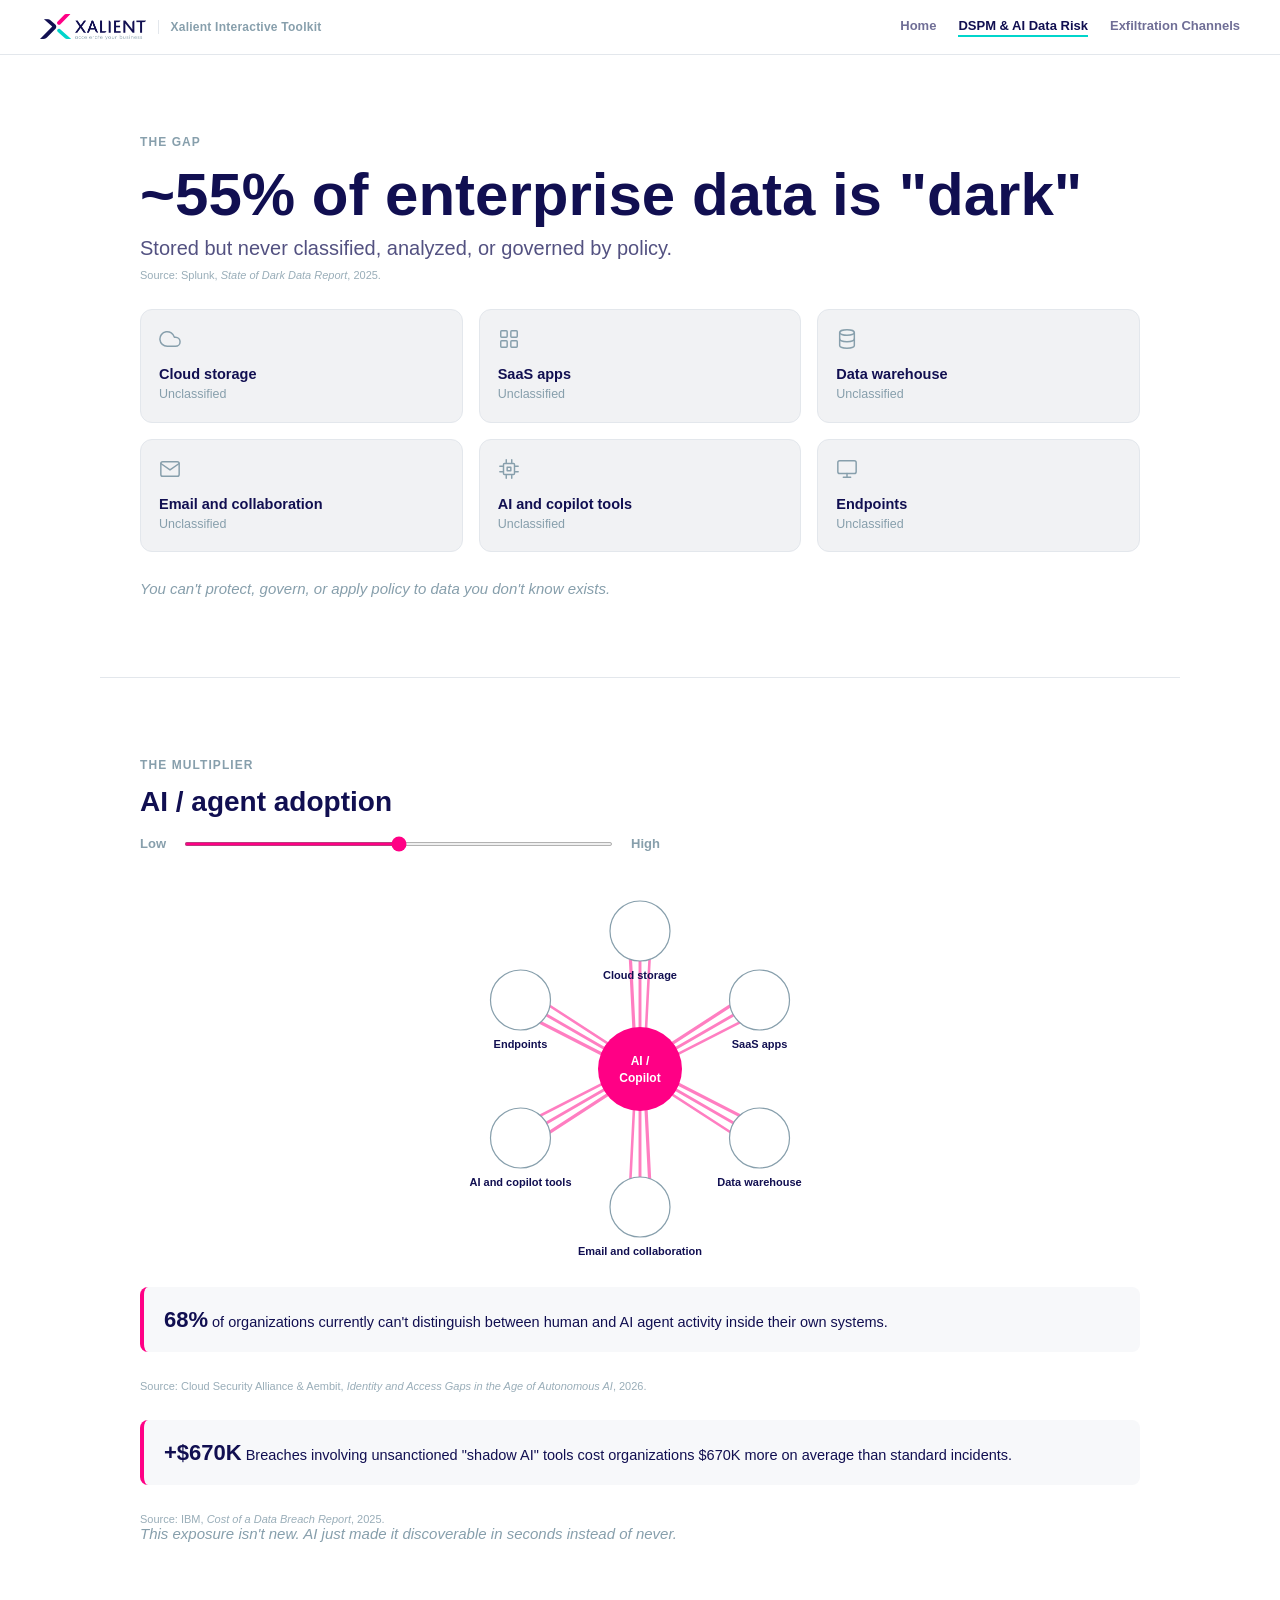
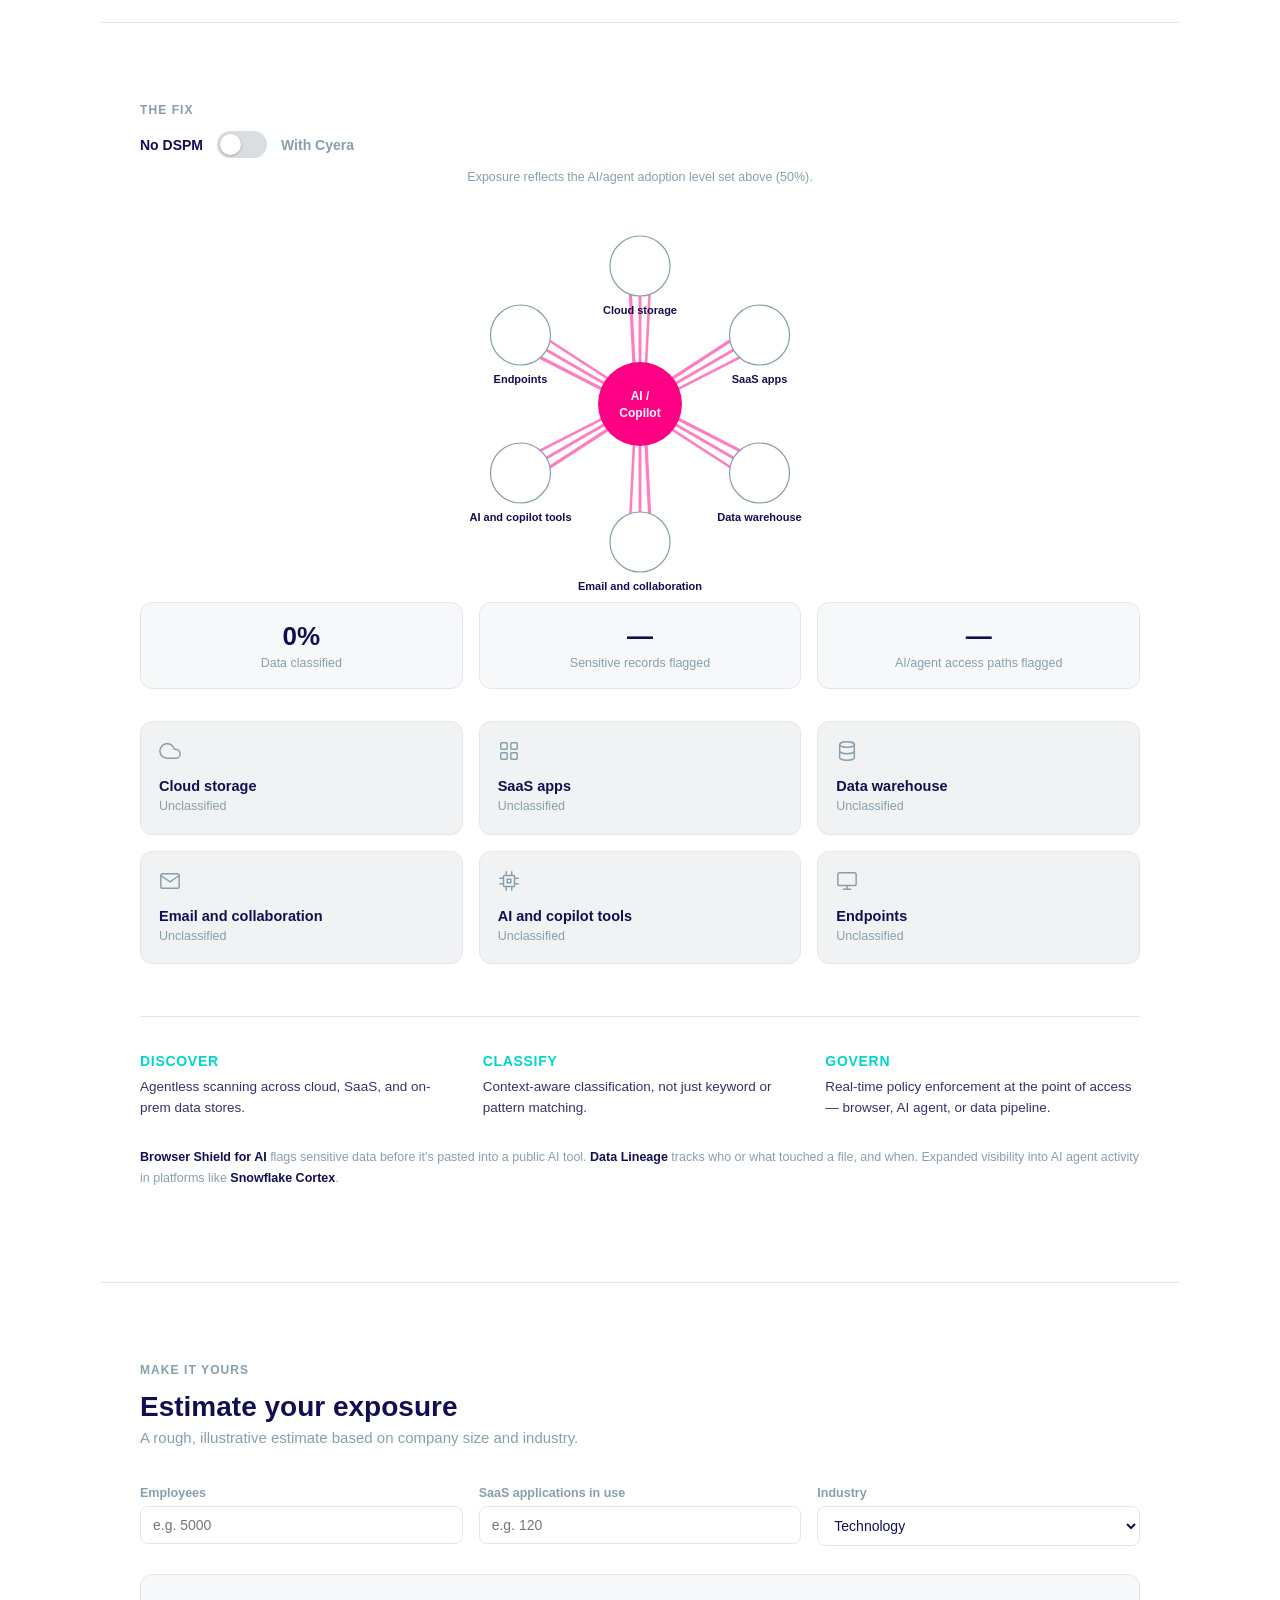
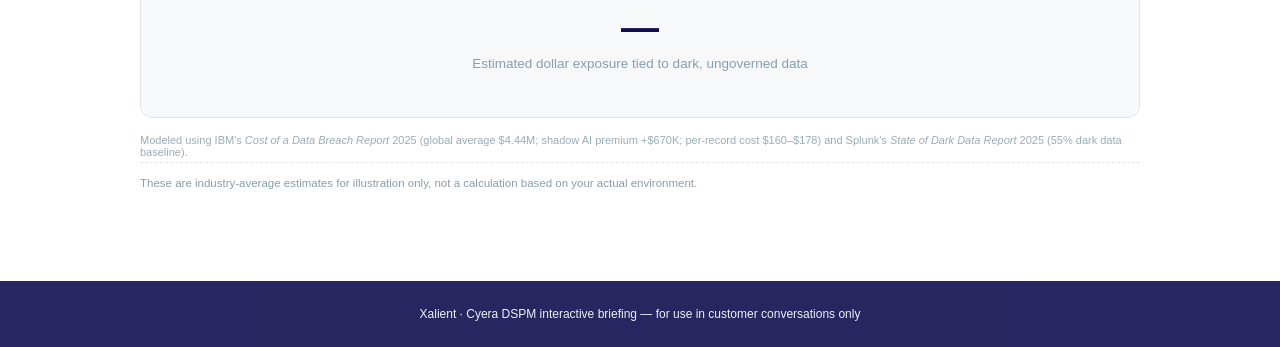
==== dspm.html @ 56047b55 "Add files via upload" ====
<!DOCTYPE html>
<html lang="en">
<head>
<meta charset="UTF-8">
<meta name="viewport" content="width=device-width, initial-scale=1.0">
<title>Cyera DSPM — Interactive Briefing | Xalient</title>
<meta name="description" content="Interactive briefing on data security posture management and AI agent risk.">
<link rel="stylesheet" href="shared.css">
<style>
  .stat-headline{font-size:60px;font-weight:800;line-height:1.08;color:var(--navy);margin-bottom:10px;}
  .stat-headline .stat-detail{display:block;font-size:20px;font-weight:500;color:var(--navy);opacity:.72;margin-top:10px;}
  .stat-sub{color:var(--gray-blue);font-size:15px;margin:0 0 40px;}

  .card-grid{display:grid;grid-template-columns:repeat(3,1fr);gap:16px;margin-bottom:28px;}
  .repo-card{
    border:1px solid var(--border);
    border-radius:12px;
    padding:18px;
    background:#F1F2F4;
    transition:background .45s ease, border-color .45s ease;
  }
  .repo-card-top{display:flex;align-items:flex-start;justify-content:space-between;}
  .repo-icon svg{width:22px;height:22px;color:var(--gray-blue);transition:color .45s ease;}
  .repo-label{font-weight:700;font-size:14.5px;color:var(--navy);margin-top:12px;}
  .repo-status{font-size:12.5px;color:var(--gray-blue);margin-top:4px;line-height:1.4;transition:color .45s ease;}

  .risk-badge{font-size:10.5px;font-weight:700;padding:3px 9px;border-radius:20px;visibility:hidden;white-space:nowrap;}
  .repo-card.risk-high{background:rgba(214,69,69,.07);border-color:rgba(214,69,69,.32);}
  .repo-card.risk-high .repo-icon svg{color:var(--risk-high);}
  .repo-card.risk-high .repo-status{color:#B23A3A;}
  .repo-card.risk-high .risk-badge{visibility:visible;background:var(--risk-high);color:#fff;}

  .repo-card.risk-medium{background:rgba(232,163,61,.09);border-color:rgba(232,163,61,.4);}
  .repo-card.risk-medium .repo-icon svg{color:#B9821F;}
  .repo-card.risk-medium .repo-status{color:#9C6B18;}
  .repo-card.risk-medium .risk-badge{visibility:visible;background:var(--risk-medium);color:#3A2A05;}

  .repo-card.risk-low{background:rgba(46,158,91,.08);border-color:rgba(46,158,91,.35);}
  .repo-card.risk-low .repo-icon svg{color:var(--risk-low);}
  .repo-card.risk-low .repo-status{color:var(--risk-low);}
  .repo-card.risk-low .risk-badge{visibility:visible;background:var(--risk-low);color:#fff;}

  /* Section 2 */
  .slider-row{display:flex;align-items:center;gap:16px;margin:8px 0 4px;max-width:520px;}
  .slider-row span{font-size:13px;font-weight:700;color:var(--gray-blue);}
  input[type=range]{flex:1;accent-color:var(--pink);height:4px;}

  .fan-wrap{width:100%;display:flex;justify-content:center;margin:28px 0 8px;}
  .fan-wrap svg{width:100%;max-width:640px;height:auto;}
  .fan-node-label{font-size:11px;fill:var(--navy);font-weight:600;}
  .fan-node-sub{font-size:9.5px;fill:var(--gray-blue);}
  .fan-center-label{font-size:12px;fill:#fff;font-weight:700;}

  .stat-callout{
    background:var(--bg-soft);
    border-left:4px solid var(--pink);
    padding:16px 20px;
    border-radius:8px;
    margin:28px 0;
    font-size:14.5px;
    color:var(--navy);
    line-height:1.5;
  }
  .stat-callout strong{font-size:22px;display:inline-block;margin-right:4px;}
  .stat-callout.pink-alt{border-left-color:var(--pink);}

  /* Section 3 */
  .fan-caption{text-align:center;font-size:12.5px;color:var(--gray-blue);margin:0 0 8px;min-height:16px;}
  .toggle-row{display:flex;align-items:center;gap:14px;margin-bottom:12px;}
  .toggle-label{font-size:14px;color:var(--gray-blue);font-weight:700;transition:color .3s;}
  .toggle-label.active{color:var(--navy);}
  .toggle-switch{width:50px;height:27px;border-radius:20px;background:#D9DEE3;border:none;position:relative;cursor:pointer;transition:background .3s;padding:0;flex:none;}
  .toggle-switch .toggle-knob{position:absolute;top:3px;left:3px;width:21px;height:21px;border-radius:50%;background:#fff;box-shadow:0 1px 3px rgba(0,0,0,.25);transition:transform .3s;}
  .toggle-switch.on{background:var(--teal);}
  .toggle-switch.on .toggle-knob{transform:translateX(23px);}

  .stats-row{display:grid;grid-template-columns:repeat(3,1fr);gap:16px;margin:8px 0 32px;}
  .stat-tile{background:var(--bg-soft);border:1px solid var(--border);border-radius:12px;padding:18px;text-align:center;}
  .stat-value{font-size:26px;font-weight:800;color:var(--navy);}
  .stat-caption{font-size:12.5px;color:var(--gray-blue);margin-top:4px;}

  .dcg-strip{display:grid;grid-template-columns:repeat(3,1fr);gap:28px;margin-top:52px;padding-top:36px;border-top:1px solid var(--border);}
  .dcg-step h3{color:var(--teal);font-size:14px;text-transform:uppercase;letter-spacing:.05em;margin-bottom:8px;}
  .dcg-step p{color:var(--navy);font-size:13.5px;line-height:1.55;opacity:.85;margin:0;}

  .proof-points{margin-top:28px;font-size:12.5px;color:var(--gray-blue);line-height:1.7;}
  .proof-points strong{color:var(--navy);}

  /* Section 4 */
  .form-row{display:grid;grid-template-columns:repeat(3,1fr);gap:16px;margin:28px 0;}
  .form-row label{display:flex;flex-direction:column;gap:6px;font-size:12.5px;color:var(--gray-blue);font-weight:700;}
  .form-row input,.form-row select{
    padding:10px 12px;border:1px solid var(--border);border-radius:8px;
    font-size:14px;color:var(--navy);background:#fff;font-family:inherit;
  }
  .form-row input:focus,.form-row select:focus{outline:2px solid var(--teal);outline-offset:1px;}

  .estimate-output{background:var(--bg-soft);border:1px solid var(--border);border-radius:12px;padding:32px;text-align:center;margin:8px 0 16px;}
  .estimate-value{font-size:38px;font-weight:800;color:var(--navy);}
  .estimate-caption{color:var(--gray-blue);font-size:13.5px;margin-top:6px;}
  .estimate-detail{color:var(--gray-blue);font-size:12.5px;margin-top:14px;}
  .estimate-shadow-callout{color:var(--pink);font-size:12.5px;font-weight:700;margin-top:10px;}

  @media (max-width:900px){
    .card-grid,.form-row,.stats-row{grid-template-columns:repeat(2,1fr);}
    .dcg-strip{grid-template-columns:1fr;gap:24px;}
    .stat-headline{font-size:44px;}
  }
  @media (max-width:560px){
    .card-grid,.form-row,.stats-row{grid-template-columns:1fr;}
  }
</style>
</head>
<body>

<header class="site-header">
  <a href="index.html" class="brand">
    <img src="Xalient%20Logo.png" alt="Xalient" class="logo">
    <span class="brand-sub">Xalient Interactive Toolkit</span>
  </a>
  <nav class="top-nav">
    <a href="index.html">Home</a>
    <a href="dspm.html" class="current">DSPM &amp; AI Data Risk</a>
    <a href="exfiltration.html">Exfiltration Channels</a>
  </nav>
</header>

<!-- Section 1: The gap -->
<section id="gap" class="section">
  <p class="eyebrow">The gap</p>
  <h1 class="stat-headline">~55% of enterprise data is "dark"<span class="stat-detail">Stored but never classified, analyzed, or governed by policy.</span></h1>
  <p class="stat-footnote">Source: Splunk, <em>State of Dark Data Report</em>, 2025.</p>
  <div class="card-grid" id="grid-1" style="margin-top:28px;"></div>
  <p class="supporting-line">You can't protect, govern, or apply policy to data you don't know exists.</p>
</section>

<!-- Section 2: The multiplier -->
<section id="multiplier" class="section">
  <p class="eyebrow">The multiplier</p>
  <h2 style="font-size:28px;margin-bottom:18px;">AI / agent adoption</h2>
  <div class="slider-row">
    <span>Low</span>
    <input type="range" id="adoption-slider" min="0" max="100" value="50">
    <span>High</span>
  </div>
  <div class="fan-wrap">
    <svg id="fan-svg-2" viewBox="0 0 640 380" aria-label="AI agent access diagram"></svg>
  </div>
  <div class="stat-callout">
    <strong>68%</strong>of organizations currently can't distinguish between human and AI agent activity inside their own systems.
  </div>
  <p class="stat-footnote">Source: Cloud Security Alliance &amp; Aembit, <em>Identity and Access Gaps in the Age of Autonomous AI</em>, 2026.</p>
  <div class="stat-callout pink-alt">
    <strong>+$670K</strong>Breaches involving unsanctioned "shadow AI" tools cost organizations $670K more on average than standard incidents.
  </div>
  <p class="stat-footnote">Source: IBM, <em>Cost of a Data Breach Report</em>, 2025.</p>
  <p class="supporting-line">This exposure isn't new. AI just made it discoverable in seconds instead of never.</p>
</section>

<!-- Section 3: The fix -->
<section id="fix" class="section">
  <p class="eyebrow">The fix</p>
  <div class="toggle-row">
    <span class="toggle-label active" id="label-no-dspm">No DSPM</span>
    <button class="toggle-switch" id="cyera-toggle" role="switch" aria-checked="false" aria-label="Toggle Cyera DSPM">
      <span class="toggle-knob"></span>
    </button>
    <span class="toggle-label" id="label-with-cyera">With Cyera</span>
  </div>

  <p class="fan-caption" id="fan3-caption"></p>
  <div class="fan-wrap">
    <svg id="fan-svg-3" viewBox="0 0 640 380" aria-label="Access exposure diagram"></svg>
  </div>

  <div class="stats-row">
    <div class="stat-tile"><div class="stat-value" id="stat-classified">0%</div><div class="stat-caption">Data classified</div></div>
    <div class="stat-tile"><div class="stat-value" id="stat-flagged">—</div><div class="stat-caption">Sensitive records flagged</div></div>
    <div class="stat-tile"><div class="stat-value" id="stat-paths">—</div><div class="stat-caption">AI/agent access paths flagged</div></div>
  </div>

  <div class="card-grid" id="grid-3"></div>

  <div class="dcg-strip">
    <div class="dcg-step">
      <h3>Discover</h3>
      <p>Agentless scanning across cloud, SaaS, and on-prem data stores.</p>
    </div>
    <div class="dcg-step">
      <h3>Classify</h3>
      <p>Context-aware classification, not just keyword or pattern matching.</p>
    </div>
    <div class="dcg-step">
      <h3>Govern</h3>
      <p>Real-time policy enforcement at the point of access — browser, AI agent, or data pipeline.</p>
    </div>
  </div>

  <p class="proof-points">
    <strong>Browser Shield for AI</strong> flags sensitive data before it's pasted into a public AI tool.
    <strong>Data Lineage</strong> tracks who or what touched a file, and when.
    Expanded visibility into AI agent activity in platforms like <strong>Snowflake Cortex</strong>.
  </p>
</section>

<!-- Section 4: Make it yours -->
<section id="tailor" class="section">
  <p class="eyebrow">Make it yours</p>
  <h2 style="font-size:28px;margin-bottom:6px;">Estimate your exposure</h2>
  <p class="stat-sub" style="margin-top:6px;">A rough, illustrative estimate based on company size and industry.</p>

  <div class="form-row">
    <label>Employees
      <input type="number" id="input-employees" min="0" placeholder="e.g. 5000">
    </label>
    <label>SaaS applications in use
      <input type="number" id="input-saas" min="0" placeholder="e.g. 120">
    </label>
    <label>Industry
      <select id="input-industry">
        <option>Financial Services</option>
        <option>Healthcare</option>
        <option>Manufacturing</option>
        <option selected>Technology</option>
        <option>Retail</option>
        <option>Other</option>
      </select>
    </label>
  </div>

  <div class="estimate-output">
    <div class="estimate-value" id="estimate-value">—</div>
    <div class="estimate-caption">Estimated dollar exposure tied to dark, ungoverned data</div>
    <div class="estimate-detail" id="estimate-detail"></div>
    <div class="estimate-shadow-callout" id="estimate-shadow-ai"></div>
  </div>

  <p class="stat-footnote">Modeled using IBM's <em>Cost of a Data Breach Report</em> 2025 (global average $4.44M; shadow AI premium +$670K; per-record cost $160&ndash;$178) and Splunk's <em>State of Dark Data Report</em> 2025 (55% dark data baseline).</p>
  <p class="disclaimer">These are industry-average estimates for illustration only, not a calculation based on your actual environment.</p>
</section>

<footer>
  Xalient · Cyera DSPM interactive briefing — for use in customer conversations only
</footer>

<script>
(function(){
  "use strict";

  var COLORS = { navy:'#110F51', pink:'#FF0085', teal:'#00D5CB', grayBlue:'#879FAC' };

  var ICONS = {
    cloud: '<path d="M18 10h-1.26A8 8 0 109 20h9a5 5 0 000-10z"/>',
    grid: '<rect x="3" y="3" width="7" height="7" rx="1"/><rect x="14" y="3" width="7" height="7" rx="1"/><rect x="14" y="14" width="7" height="7" rx="1"/><rect x="3" y="14" width="7" height="7" rx="1"/>',
    database: '<ellipse cx="12" cy="5" rx="8" ry="3"/><path d="M4 5v14c0 1.66 3.58 3 8 3s8-1.34 8-3V5"/><path d="M4 12c0 1.66 3.58 3 8 3s8-1.34 8-3"/>',
    mail: '<rect x="2" y="4" width="20" height="16" rx="2"/><path d="M2 6l10 7 10-7"/>',
    cpu: '<rect x="6" y="6" width="12" height="12" rx="1"/><rect x="10" y="10" width="4" height="4"/><path d="M9 2v3M15 2v3M9 19v3M15 19v3M2 9h3M2 15h3M19 9h3M19 15h3"/>',
    monitor: '<rect x="2" y="3" width="20" height="14" rx="2"/><path d="M8 21h8M12 17v4"/>'
  };

  function svgIcon(name){
    return '<svg viewBox="0 0 24 24" fill="none" stroke="currentColor" stroke-width="1.6" stroke-linecap="round" stroke-linejoin="round">' + ICONS[name] + '</svg>';
  }

  var REPOS = [
    { id:'cloud-storage', label:'Cloud storage', icon:'cloud', risk:'high', status:'38% overshared, remediation flagged' },
    { id:'saas-apps', label:'SaaS apps', icon:'grid', risk:'medium', status:'12% overshared' },
    { id:'data-warehouse', label:'Data warehouse', icon:'database', risk:'medium', status:'Access review needed' },
    { id:'email-collab', label:'Email and collaboration', icon:'mail', risk:'high', status:'Stale sharing links found' },
    { id:'ai-copilot', label:'AI and copilot tools', icon:'cpu', risk:'high', status:'Prompt exposure risk flagged' },
    { id:'endpoints', label:'Endpoints', icon:'monitor', risk:'low', status:'Governed' }
  ];

  var RISK_LABEL = { high:'High risk', medium:'Medium risk', low:'Governed' };

  // ---------- Cards ----------
  function buildCard(repo){
    var card = document.createElement('div');
    card.className = 'repo-card state-unclassified';
    card.dataset.repo = repo.id;
    card.innerHTML =
      '<div class="repo-card-top">' +
        '<span class="repo-icon">' + svgIcon(repo.icon) + '</span>' +
        '<span class="risk-badge" data-badge></span>' +
      '</div>' +
      '<div class="repo-label">' + repo.label + '</div>' +
      '<div class="repo-status" data-status>Unclassified</div>';
    return card;
  }

  function renderGrid(containerId){
    var grid = document.getElementById(containerId);
    var cards = {};
    REPOS.forEach(function(repo){
      var card = buildCard(repo);
      grid.appendChild(card);
      cards[repo.id] = card;
    });
    return cards;
  }

  var grid1Cards = renderGrid('grid-1');
  var grid3Cards = renderGrid('grid-3');

  function setCardState(card, repo, isCyera){
    var statusEl = card.querySelector('[data-status]');
    var badgeEl = card.querySelector('[data-badge]');
    card.classList.remove('risk-high','risk-medium','risk-low','state-unclassified');
    if (!isCyera){
      card.classList.add('state-unclassified');
      statusEl.textContent = 'Unclassified';
      badgeEl.textContent = '';
    } else {
      card.classList.add('risk-' + repo.risk);
      statusEl.textContent = repo.status;
      badgeEl.textContent = RISK_LABEL[repo.risk];
    }
  }

  // ---------- Fan diagrams ----------
  function buildFan(svgEl, centerLabel, centerColor){
    var cx = 320, cy = 190, r = 138;
    var angles = [-90,-30,30,90,150,210].map(function(d){ return d * Math.PI / 180; });
    var positions = REPOS.map(function(repo, i){
      var a = angles[i];
      return { repo:repo, x: cx + r*Math.cos(a), y: cy + r*Math.sin(a) };
    });

    var ns = 'http://www.w3.org/2000/svg';
    var linesGroup = document.createElementNS(ns,'g');
    linesGroup.setAttribute('class','lines');
    svgEl.appendChild(linesGroup);

    var nodesGroup = document.createElementNS(ns,'g');
    positions.forEach(function(p){
      var g = document.createElementNS(ns,'g');
      var circle = document.createElementNS(ns,'circle');
      circle.setAttribute('cx', p.x);
      circle.setAttribute('cy', p.y);
      circle.setAttribute('r', 30);
      circle.setAttribute('fill', '#fff');
      circle.setAttribute('stroke', COLORS.grayBlue);
      circle.setAttribute('stroke-width', '1.2');
      g.appendChild(circle);

      var label = document.createElementNS(ns,'text');
      label.setAttribute('x', p.x);
      label.setAttribute('y', p.y + 48);
      label.setAttribute('text-anchor','middle');
      label.setAttribute('class','fan-node-label');
      label.textContent = p.repo.label;
      g.appendChild(label);

      nodesGroup.appendChild(g);
    });
    svgEl.appendChild(nodesGroup);

    var centerGroup = document.createElementNS(ns,'g');
    var centerCircle = document.createElementNS(ns,'circle');
    centerCircle.setAttribute('cx', cx);
    centerCircle.setAttribute('cy', cy);
    centerCircle.setAttribute('r', 42);
    centerCircle.setAttribute('fill', centerColor);
    centerGroup.appendChild(centerCircle);

    var centerText = document.createElementNS(ns,'text');
    centerText.setAttribute('x', cx);
    centerText.setAttribute('y', cy - 4);
    centerText.setAttribute('text-anchor','middle');
    centerText.setAttribute('class','fan-center-label');
    centerText.textContent = 'AI /';
    centerGroup.appendChild(centerText);

    var centerText2 = document.createElementNS(ns,'text');
    centerText2.setAttribute('x', cx);
    centerText2.setAttribute('y', cy + 13);
    centerText2.setAttribute('text-anchor','middle');
    centerText2.setAttribute('class','fan-center-label');
    centerText2.textContent = 'Copilot';
    centerGroup.appendChild(centerText2);

    svgEl.appendChild(centerGroup);

    return { cx:cx, cy:cy, positions:positions, linesGroup:linesGroup };
  }

  function updateFan(fan, density, color){
    var ns = 'http://www.w3.org/2000/svg';
    fan.linesGroup.innerHTML = '';
    var numLines = Math.max(1, Math.round(1 + density*4));
    var baseWidth = 1 + density*4.5;
    var opacity = 0.2 + density*0.6;

    fan.positions.forEach(function(p){
      var dx = p.x - fan.cx, dy = p.y - fan.cy;
      var len = Math.sqrt(dx*dx + dy*dy);
      var nx = -dy/len, ny = dx/len;

      for (var i=0; i<numLines; i++){
        var spreadIndex = numLines > 1 ? (i - (numLines-1)/2) : 0;
        var offsetStart = spreadIndex * 4;
        var offsetEnd = spreadIndex * 11;
        var x1 = fan.cx + nx*offsetStart, y1 = fan.cy + ny*offsetStart;
        var x2 = p.x + nx*offsetEnd, y2 = p.y + ny*offsetEnd;

        var line = document.createElementNS(ns,'line');
        line.setAttribute('x1', x1);
        line.setAttribute('y1', y1);
        line.setAttribute('x2', x2);
        line.setAttribute('y2', y2);
        line.setAttribute('stroke', color);
        line.setAttribute('stroke-width', Math.max(0.8, baseWidth * (1 - i*0.1)));
        line.setAttribute('stroke-linecap', 'round');
        line.setAttribute('opacity', opacity);
        fan.linesGroup.appendChild(line);
      }
    });
  }

  // Section 2 fan
  var fan2 = buildFan(document.getElementById('fan-svg-2'), 'AI / Copilot', COLORS.pink);
  var slider = document.getElementById('adoption-slider');
  var adoptionDensity = slider.value / 100;

  function refreshFan2(){
    adoptionDensity = slider.value / 100;
    updateFan(fan2, adoptionDensity, COLORS.pink);
    if (!cyeraOn) refreshFan3Off();
  }

  // Section 3 fan
  var fan3 = buildFan(document.getElementById('fan-svg-3'), 'AI / Copilot', COLORS.pink);
  var fan3Caption = document.getElementById('fan3-caption');

  // ---------- Toggle: The fix ----------
  var toggleBtn = document.getElementById('cyera-toggle');
  var labelNo = document.getElementById('label-no-dspm');
  var labelYes = document.getElementById('label-with-cyera');
  var statClassified = document.getElementById('stat-classified');
  var statFlagged = document.getElementById('stat-flagged');
  var statPaths = document.getElementById('stat-paths');
  var cyeraOn = false;

  function refreshFan3Off(){
    updateFan(fan3, adoptionDensity, COLORS.pink);
    fan3Caption.textContent = 'Exposure reflects the AI/agent adoption level set above (' + Math.round(adoptionDensity*100) + '%).';
  }

  slider.addEventListener('input', refreshFan2);
  refreshFan2();

  function animateValue(el, start, end, opts){
    opts = opts || {};
    var duration = opts.duration || 900;
    var suffix = opts.suffix || '';
    var t0 = null;
    function step(ts){
      if (!t0) t0 = ts;
      var p = Math.min(1, (ts - t0) / duration);
      var eased = 1 - Math.pow(1-p, 3);
      var val = Math.round(start + (end-start)*eased);
      el.textContent = val.toLocaleString() + suffix;
      if (p < 1) requestAnimationFrame(step);
    }
    requestAnimationFrame(step);
  }

  function applyCyeraState(on){
    cyeraOn = on;
    toggleBtn.classList.toggle('on', on);
    toggleBtn.setAttribute('aria-checked', on ? 'true' : 'false');
    labelNo.classList.toggle('active', !on);
    labelYes.classList.toggle('active', on);

    REPOS.forEach(function(repo){
      setCardState(grid3Cards[repo.id], repo, on);
    });

    if (on){
      updateFan(fan3, 0.1, COLORS.teal);
      fan3Caption.textContent = 'With Cyera, access stays least-privilege regardless of AI/agent adoption level.';
      animateValue(statClassified, 0, 94, { suffix:'%' });
      animateValue(statFlagged, 0, 1240, {});
      animateValue(statPaths, 0, 38, {});
    } else {
      refreshFan3Off();
      statClassified.textContent = '0%';
      statFlagged.textContent = '—';
      statPaths.textContent = '—';
    }
  }

  toggleBtn.addEventListener('click', function(){
    applyCyeraState(!cyeraOn);
  });

  applyCyeraState(false);

  // ---------- Section 4: Make it yours ----------
  var inputEmployees = document.getElementById('input-employees');
  var inputSaas = document.getElementById('input-saas');
  var inputIndustry = document.getElementById('input-industry');
  var estimateValueEl = document.getElementById('estimate-value');
  var estimateDetailEl = document.getElementById('estimate-detail');
  var estimateShadowAiEl = document.getElementById('estimate-shadow-ai');

  var INDUSTRY_FACTOR = {
    'Financial Services': 1.15,
    'Healthcare': 1.2,
    'Manufacturing': 0.9,
    'Technology': 1.0,
    'Retail': 0.95,
    'Other': 1.0
  };

  // IBM Cost of a Data Breach Report, 2025
  var IBM_BASELINE_BREACH_COST = 4440000;
  var IBM_SHADOW_AI_DELTA = 670000;
  var IBM_RECORD_COST_LOW = 160;
  var IBM_RECORD_COST_MID = 168;
  var IBM_RECORD_COST_HIGH = 178;

  // Splunk, State of Dark Data Report, 2025
  var DARK_DATA_SHARE = 0.55;

  var REF_EMPLOYEES = 5000;
  var REF_SAAS = 120;

  function formatGB(gb){
    if (gb >= 1000000) return (gb/1000000).toFixed(1) + ' PB';
    if (gb >= 1000) return (gb/1000).toFixed(1) + ' TB';
    return Math.round(gb).toLocaleString() + ' GB';
  }

  function formatUSD(n){
    if (n >= 1000000) return '$' + (n/1000000).toFixed(1) + 'M';
    return '$' + Math.round(n/1000) + 'K';
  }

  function computeEstimate(){
    var employees = parseFloat(inputEmployees.value) || 0;
    var saas = parseFloat(inputSaas.value) || 0;

    if (employees <= 0 && saas <= 0){
      estimateValueEl.textContent = '—';
      estimateDetailEl.textContent = '';
      estimateShadowAiEl.textContent = '';
      return;
    }

    var factor = INDUSTRY_FACTOR[inputIndustry.value] || 1.0;
    var totalGB = (employees * 2 + saas * 40) * factor;
    var darkGB = totalGB * DARK_DATA_SHARE;

    var employeeRatio = employees > 0 ? employees / REF_EMPLOYEES : 1;
    var saasRatio = saas > 0 ? saas / REF_SAAS : 1;
    var sizeFactor = employeeRatio * 0.6 + saasRatio * 0.4;
    sizeFactor = Math.max(0.35, Math.min(4, sizeFactor));

    var midExposure = IBM_BASELINE_BREACH_COST * sizeFactor * factor * DARK_DATA_SHARE;
    var lowExposure = midExposure * (IBM_RECORD_COST_LOW / IBM_RECORD_COST_MID);
    var highExposure = midExposure * (IBM_RECORD_COST_HIGH / IBM_RECORD_COST_MID);

    estimateValueEl.textContent = '≈ ' + formatUSD(lowExposure) + ' – ' + formatUSD(highExposure);
    estimateDetailEl.textContent = 'Modeled on an estimated ' + formatGB(darkGB) + ' of dark, ungoverned data across ' +
      employees.toLocaleString() + ' employees and ' + saas.toLocaleString() + ' SaaS applications (' + inputIndustry.value + ').';
    estimateShadowAiEl.textContent = '+' + formatUSD(IBM_SHADOW_AI_DELTA) + ' higher on average if unsanctioned ("shadow") AI tool use is involved.';
  }

  [inputEmployees, inputSaas].forEach(function(el){ el.addEventListener('input', computeEstimate); });
  inputIndustry.addEventListener('change', computeEstimate);

  // ---------- Reveal on scroll ----------
  var sections = document.querySelectorAll('.section');
  if ('IntersectionObserver' in window){
    var observer = new IntersectionObserver(function(entries){
      entries.forEach(function(entry){
        if (entry.isIntersecting){
          entry.target.classList.add('in-view');
          observer.unobserve(entry.target);
        }
      });
    }, { threshold: 0.15 });
    sections.forEach(function(s){ observer.observe(s); });
  } else {
    sections.forEach(function(s){ s.classList.add('in-view'); });
  }

})();
</script>

</body>
</html>
---- shared.css ----
:root{
  --navy:#110F51;
  --pink:#FF0085;
  --teal:#00D5CB;
  --gray-blue:#879FAC;
  --bg:#FFFFFF;
  --bg-soft:#F7F8FA;
  --border:#E3E7EC;
  --risk-high:#D64545;
  --risk-medium:#E8A33D;
  --risk-low:#2E9E5B;
}

*{box-sizing:border-box;}
html{scroll-behavior:smooth;}
body{
  margin:0;
  font-family:-apple-system,BlinkMacSystemFont,"Segoe UI",Roboto,Helvetica,Arial,sans-serif;
  color:var(--navy);
  background:var(--bg);
  -webkit-font-smoothing:antialiased;
}

h1,h2,h3{margin:0;}

header.site-header{
  position:sticky;
  top:0;
  z-index:50;
  display:flex;
  align-items:center;
  justify-content:space-between;
  padding:14px 40px;
  background:rgba(255,255,255,0.92);
  backdrop-filter:blur(6px);
  border-bottom:1px solid var(--border);
}
header.site-header .brand{display:flex;align-items:center;gap:12px;text-decoration:none;}
header.site-header img.logo{height:26px;display:block;}
header.site-header .brand-sub{font-size:12px;color:var(--gray-blue);font-weight:600;letter-spacing:.02em;border-left:1px solid var(--border);padding-left:12px;}
nav.top-nav{display:flex;gap:22px;}
nav.top-nav a{color:var(--navy);text-decoration:none;font-size:13px;font-weight:600;opacity:.6;transition:opacity .2s;}
nav.top-nav a:hover{opacity:1;}
nav.top-nav a.current{opacity:1;border-bottom:2px solid var(--teal);padding-bottom:2px;}

.section{
  padding:80px 40px;
  max-width:1080px;
  margin:0 auto;
  opacity:0;
  transform:translateY(18px);
  transition:opacity .7s ease, transform .7s ease;
}
.section.in-view{opacity:1;transform:translateY(0);}
.section + .section{border-top:1px solid var(--border);}

.eyebrow{
  color:var(--gray-blue);
  text-transform:uppercase;
  letter-spacing:.09em;
  font-size:12px;
  font-weight:700;
  margin:0 0 14px;
}

.supporting-line{color:var(--gray-blue);font-size:15px;font-style:italic;margin:0;}
.stat-footnote{font-size:11px;color:var(--gray-blue);margin:6px 0 0;opacity:.85;}
.disclaimer{font-size:11.5px;color:var(--gray-blue);border-top:1px dashed var(--border);padding-top:14px;margin-top:4px;}

footer{background:var(--navy);color:#EDEEF7;text-align:center;padding:26px 40px;font-size:12px;opacity:.9;}

@media (max-width:560px){
  nav.top-nav{display:none;}
}
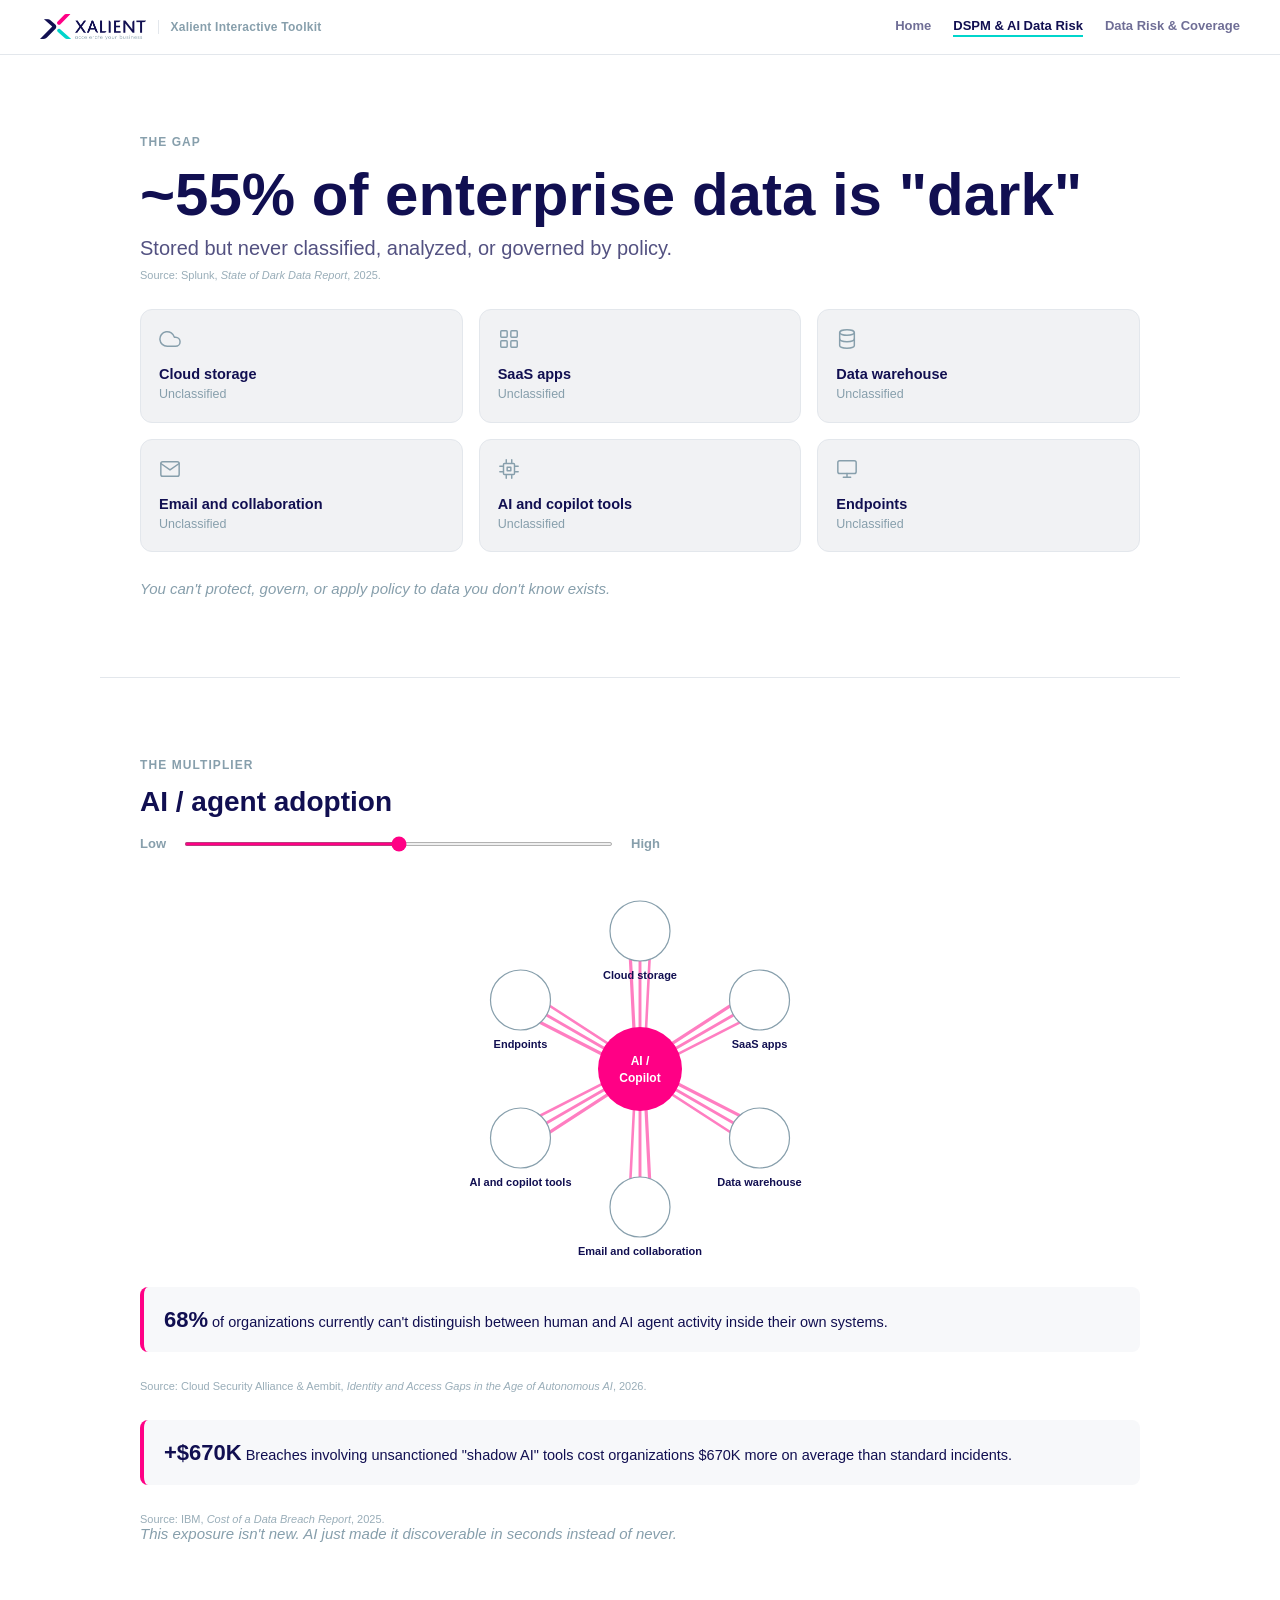
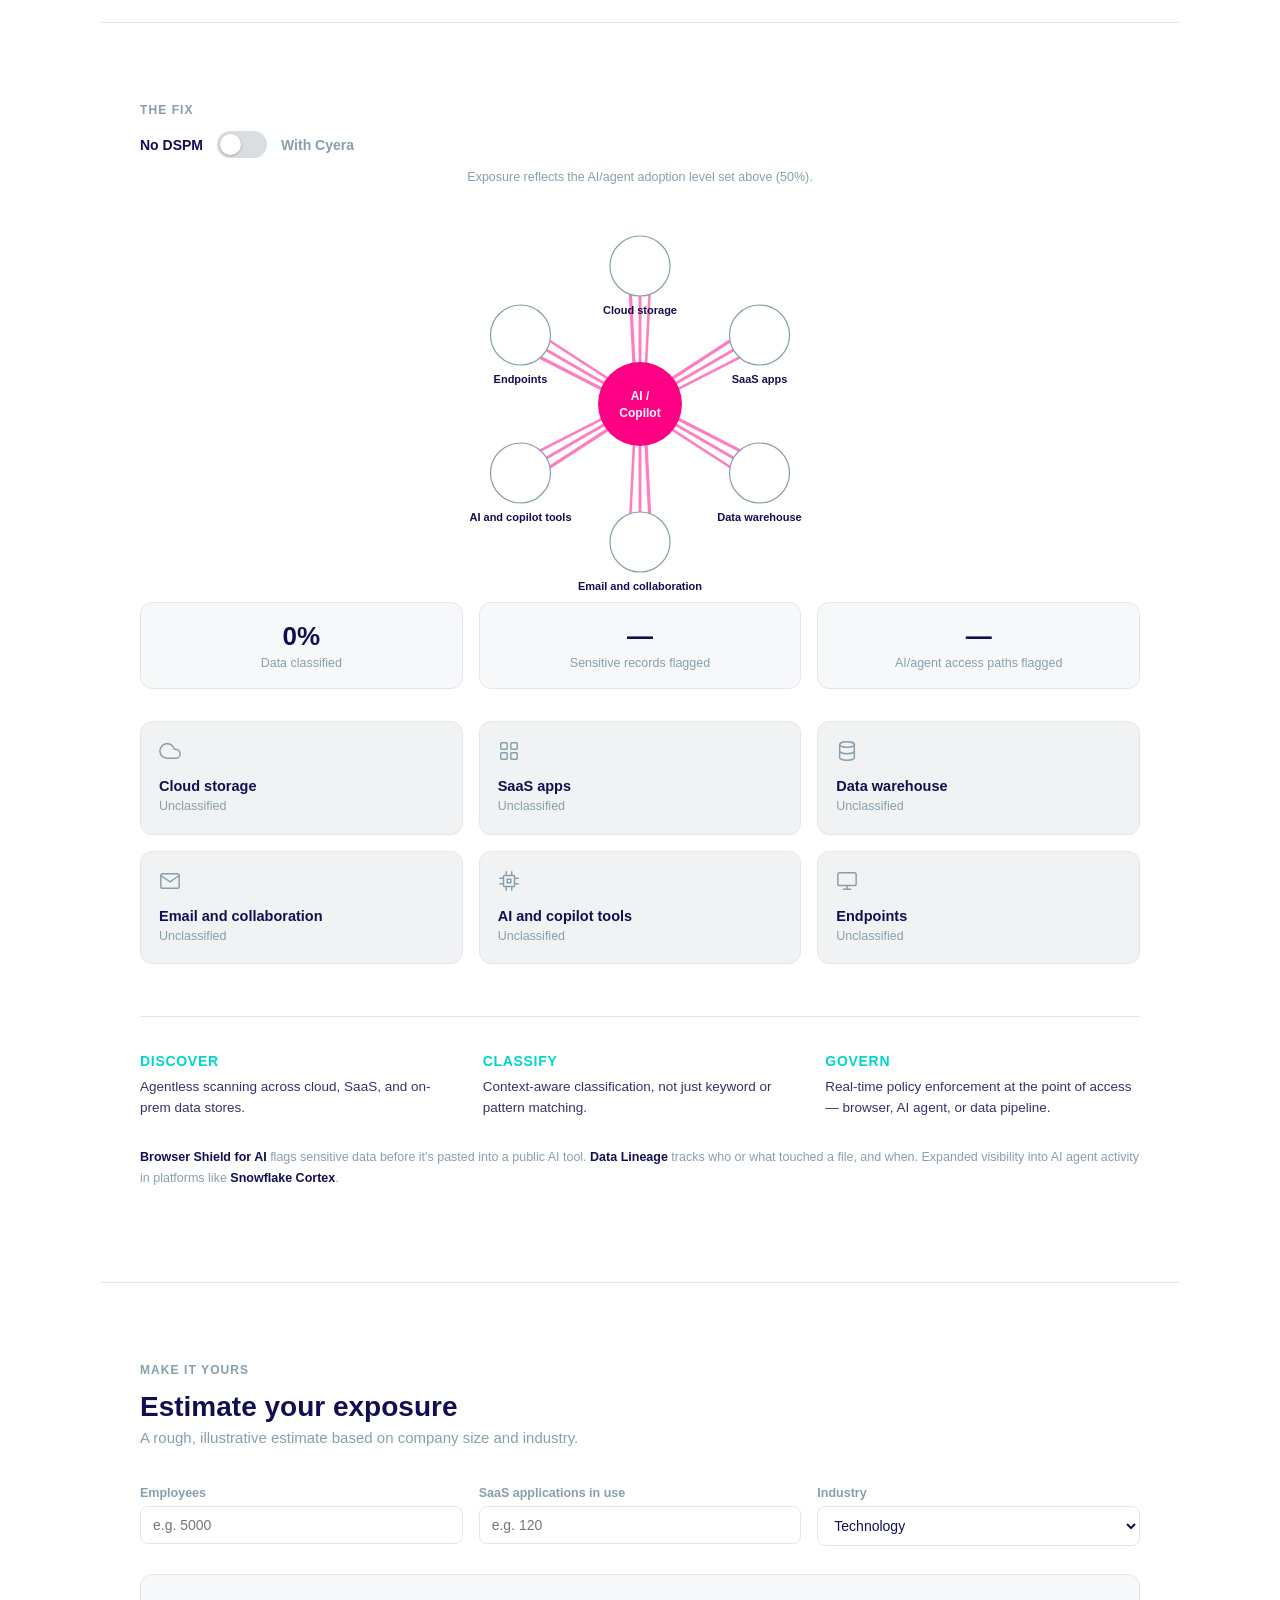
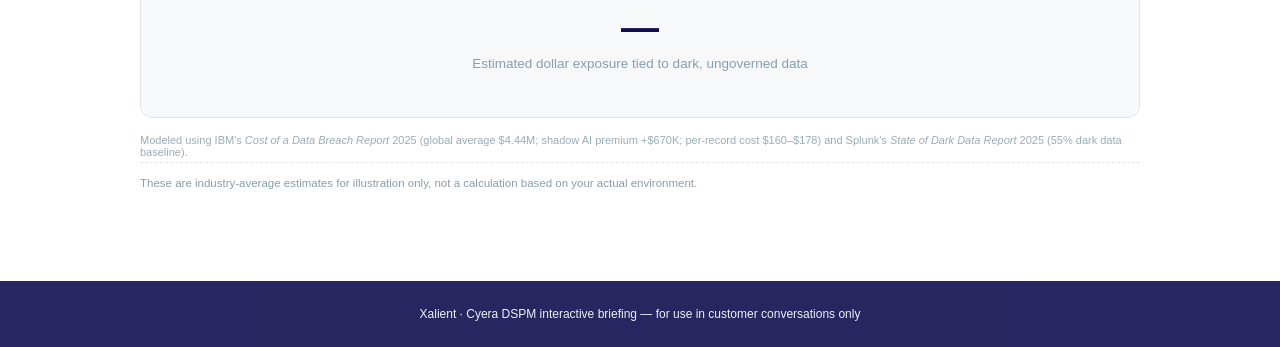
==== commit e494eeb8: "Add files via upload" ====
--- a/dspm.html
+++ b/dspm.html
@@ -121,7 +121,7 @@
   <nav class="top-nav">
     <a href="index.html">Home</a>
     <a href="dspm.html" class="current">DSPM &amp; AI Data Risk</a>
-    <a href="exfiltration.html">Exfiltration Channels</a>
+    <a href="exfiltration.html">Data Risk &amp; Coverage</a>
   </nav>
 </header>
 
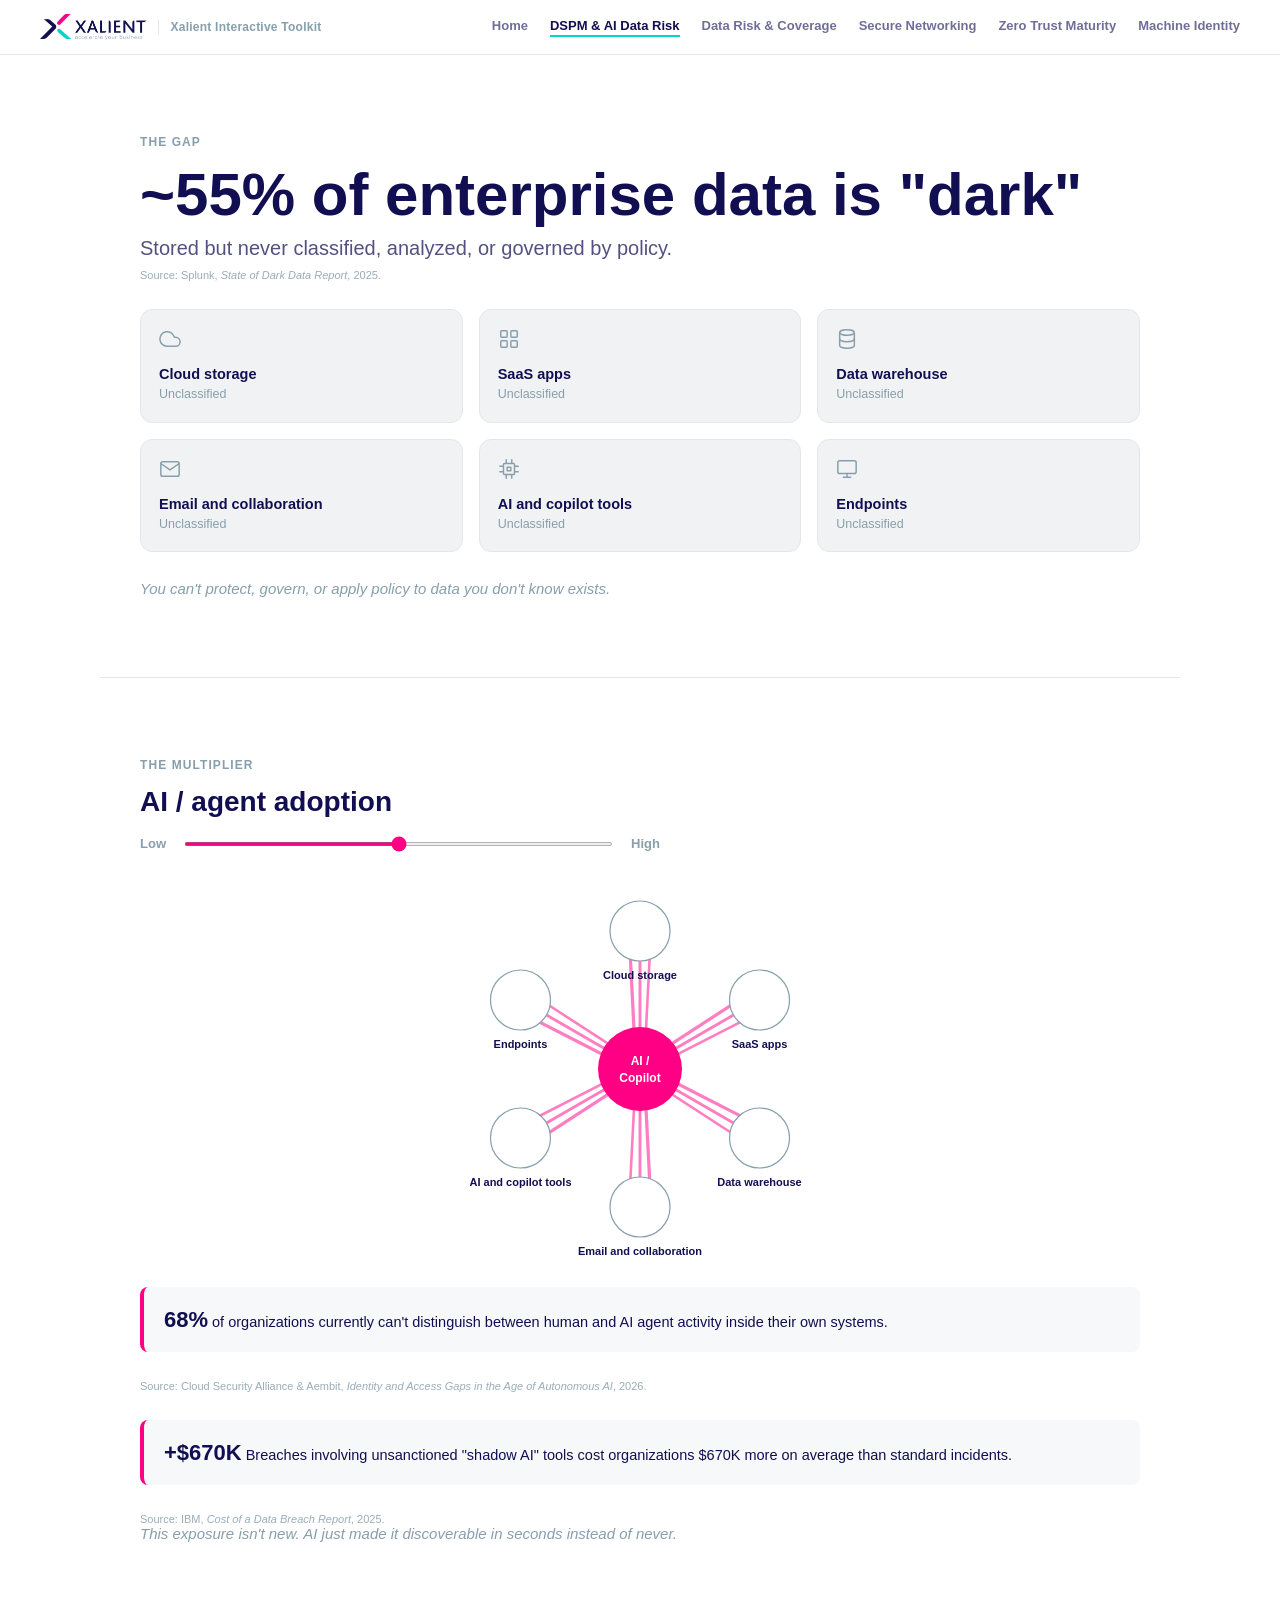
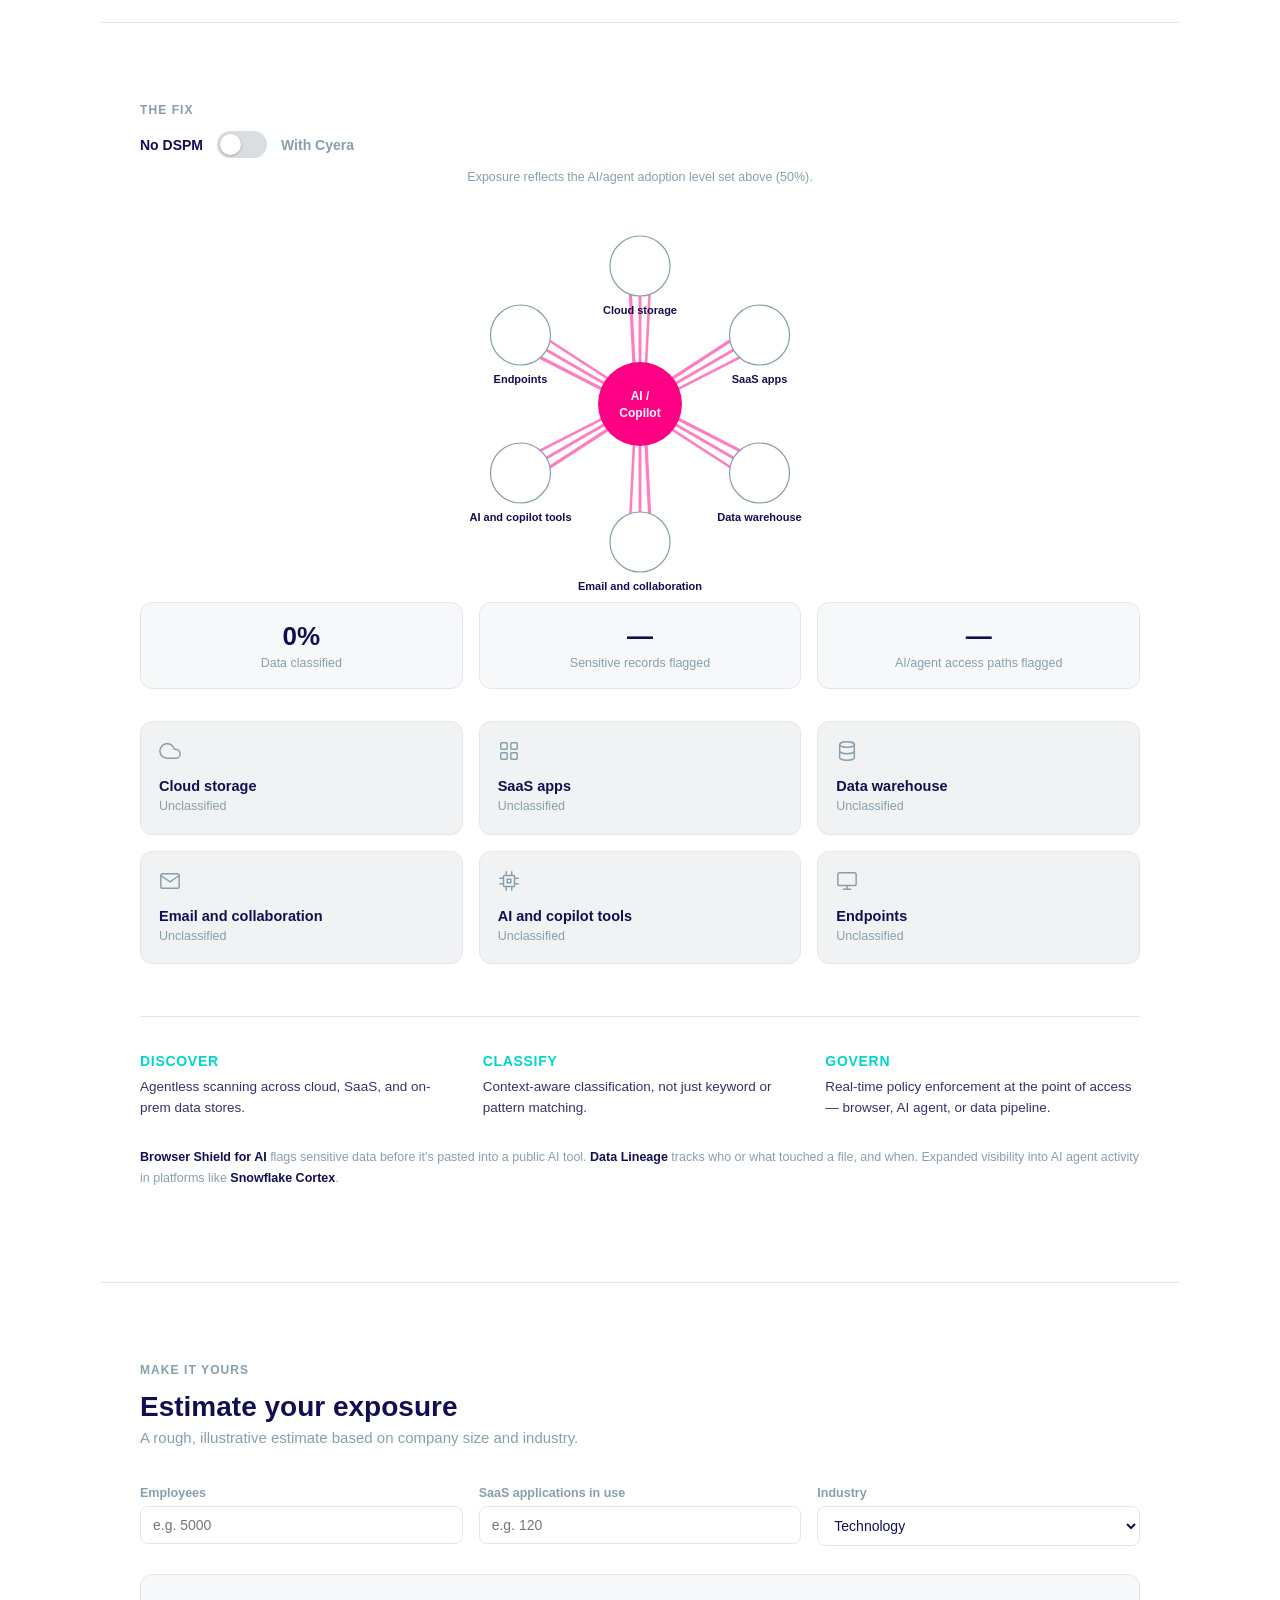
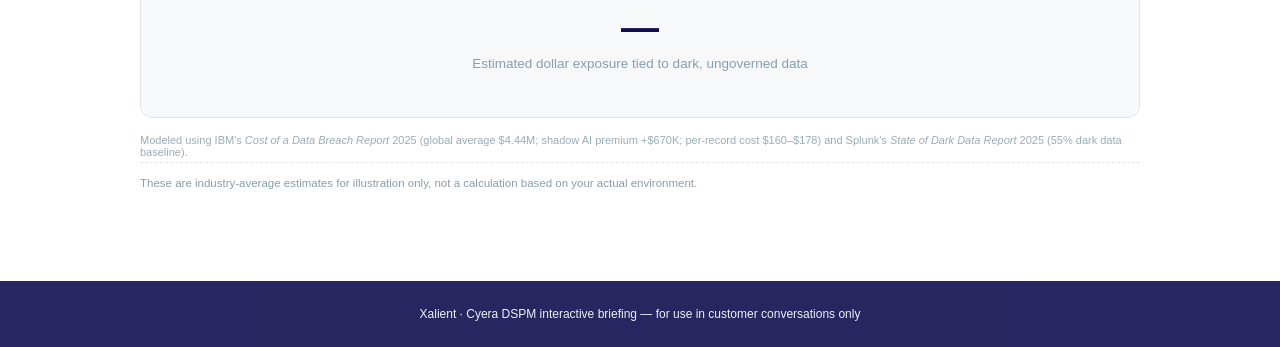
==== commit 8f064a4c: "Add files via upload" ====
--- a/dspm.html
+++ b/dspm.html
@@ -122,6 +122,9 @@
     <a href="index.html">Home</a>
     <a href="dspm.html" class="current">DSPM &amp; AI Data Risk</a>
     <a href="exfiltration.html">Data Risk &amp; Coverage</a>
+    <a href="zero-trust-network.html">Secure Networking</a>
+    <a href="zero-trust-maturity.html">Zero Trust Maturity</a>
+    <a href="non-human-identity.html">Machine Identity</a>
   </nav>
 </header>
 
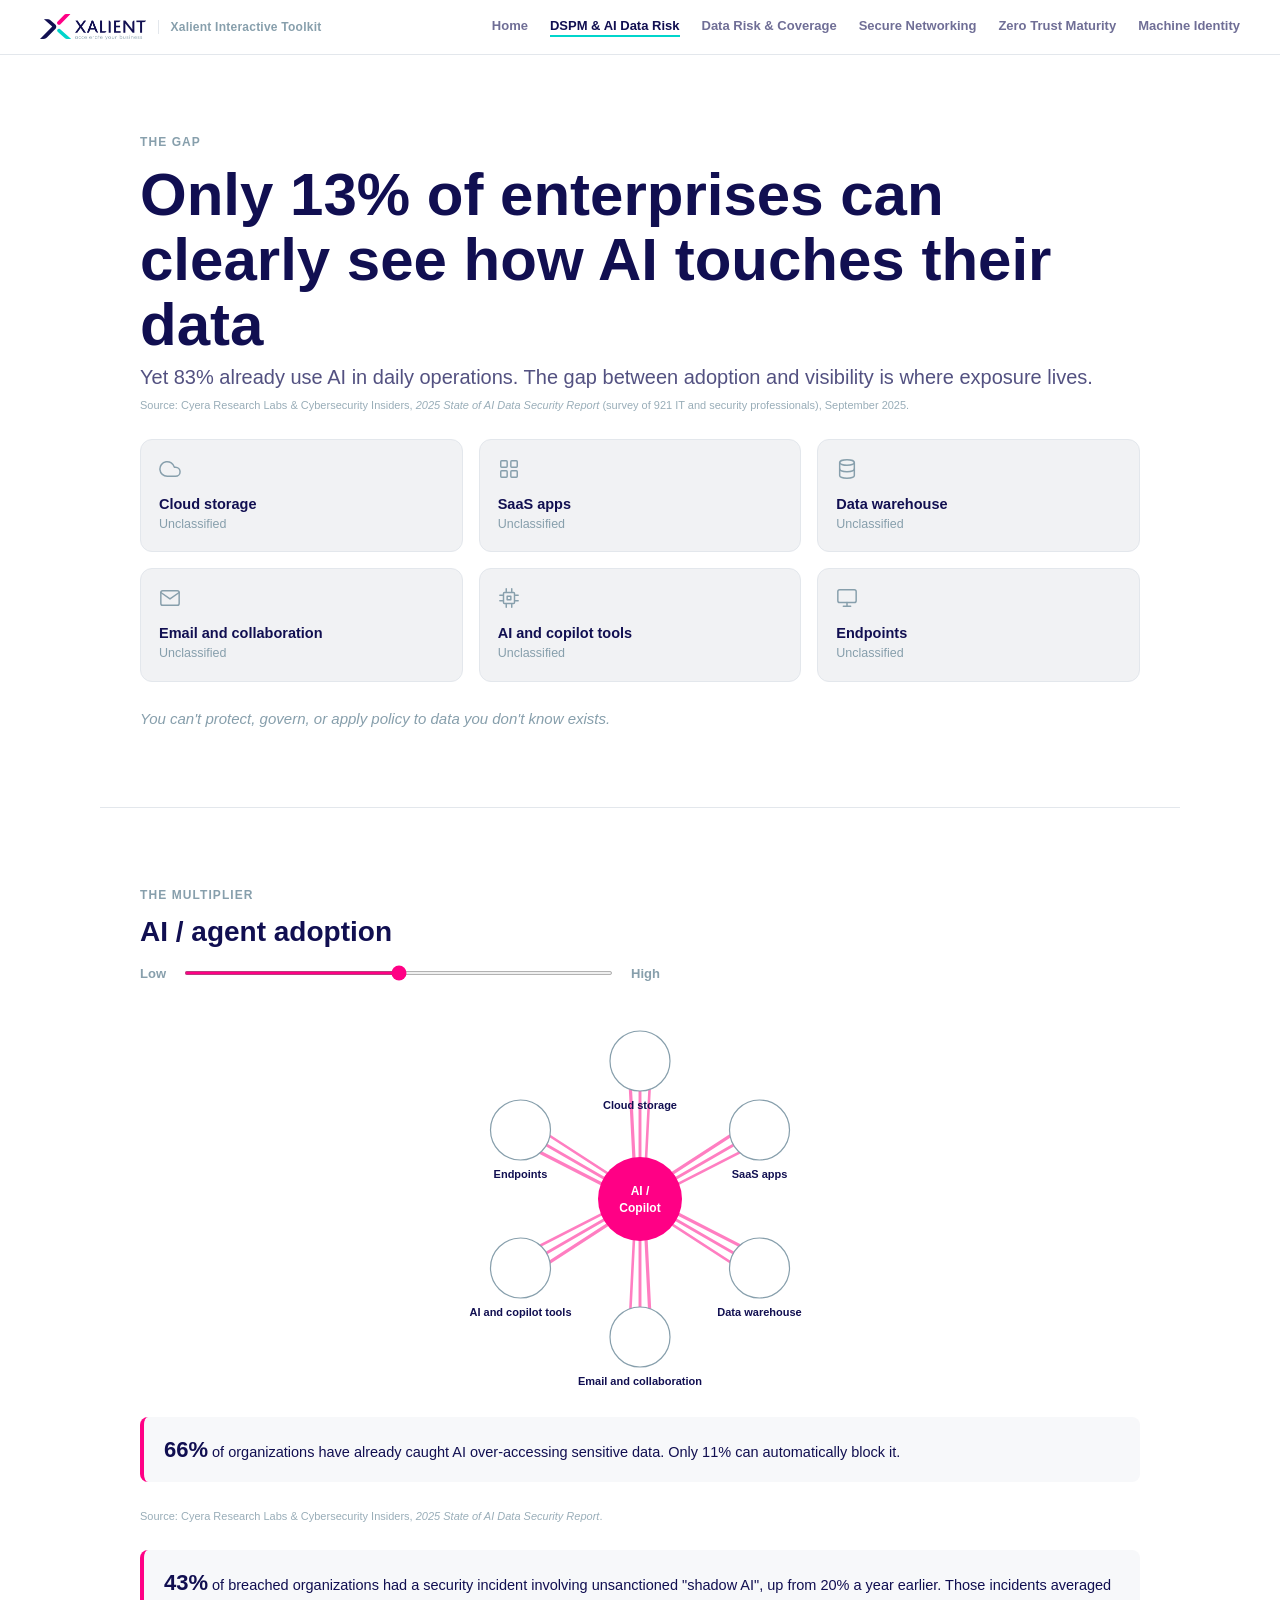
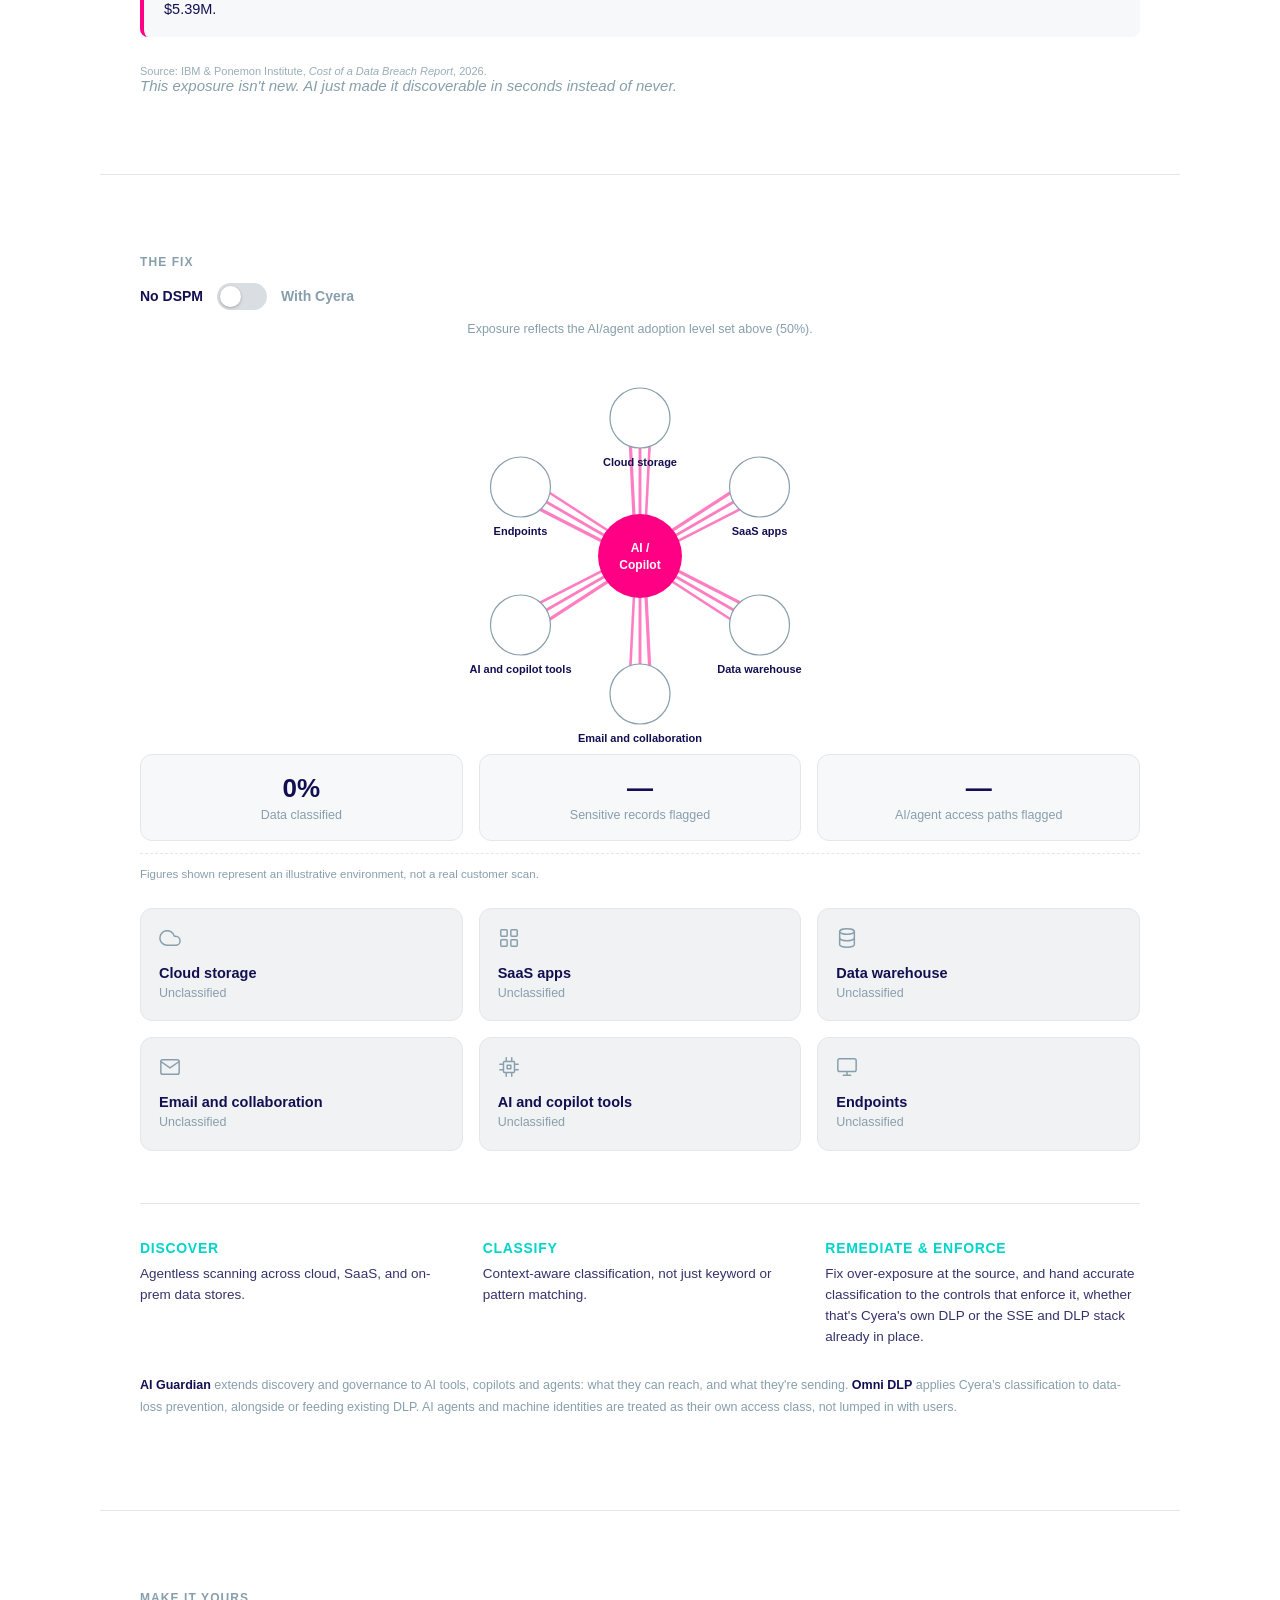
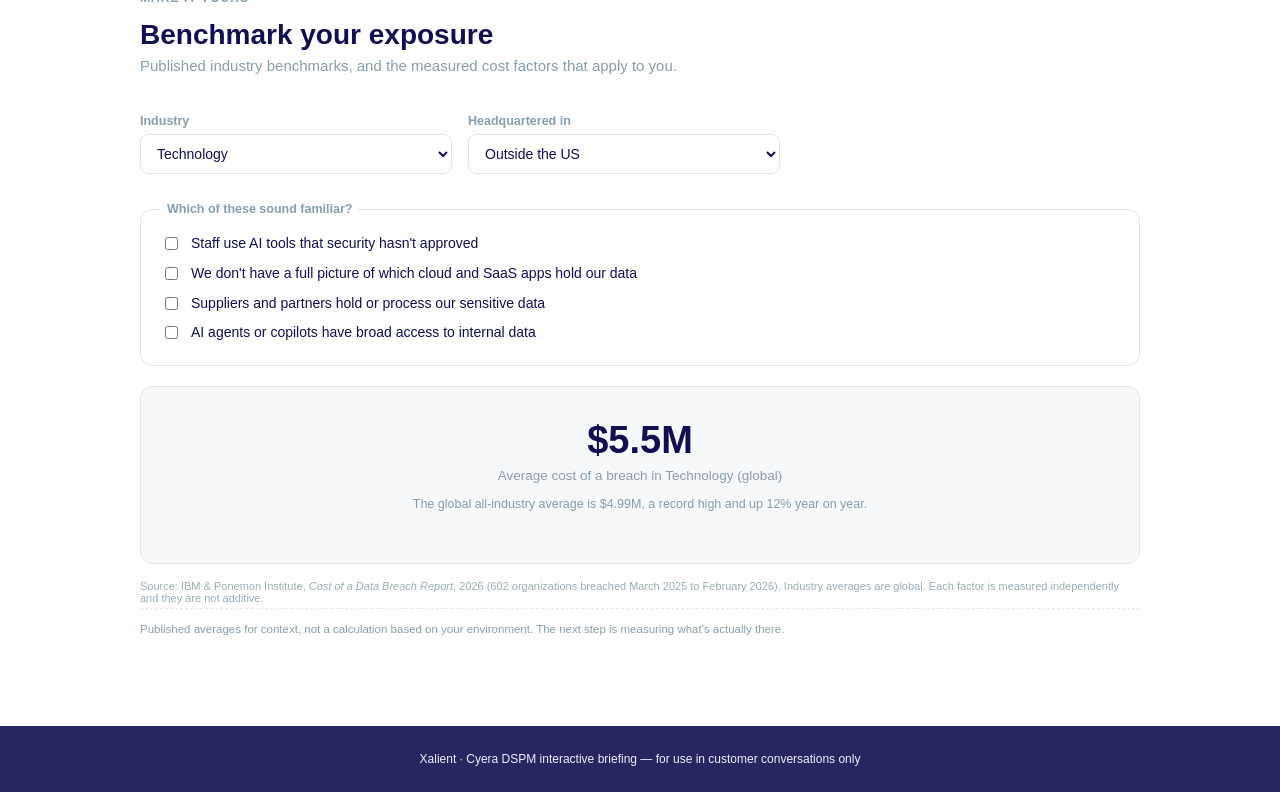
==== commit f79f4ca7: "Add files via upload" ====
--- a/dspm.html
+++ b/dspm.html
@@ -101,13 +101,23 @@
   .estimate-detail{color:var(--gray-blue);font-size:12.5px;margin-top:14px;}
   .estimate-shadow-callout{color:var(--pink);font-size:12.5px;font-weight:700;margin-top:10px;}
 
+  .form-row.form-row-2{grid-template-columns:repeat(2,1fr);max-width:640px;}
+  .factor-list{border:1px solid var(--border);border-radius:12px;padding:18px 20px 12px;margin:0 0 20px;}
+  .factor-list legend{font-size:12.5px;font-weight:700;color:var(--gray-blue);padding:0 6px;}
+  .factor-list label{display:flex;gap:10px;align-items:flex-start;font-size:14px;color:var(--navy);margin-bottom:10px;cursor:pointer;line-height:1.4;}
+  .factor-list input{accent-color:var(--teal);margin-top:3px;flex:none;}
+  .factor-list input:focus-visible{outline:2px solid var(--teal);outline-offset:2px;}
+  .factor-results{list-style:none;padding:0;margin:20px auto 0;max-width:620px;text-align:left;}
+  .factor-results li{border-top:1px solid var(--border);padding:12px 0;font-size:13.5px;color:var(--navy);line-height:1.5;}
+  .factor-results li strong{color:var(--pink);}
+  .factor-results .factor-cap{display:block;font-size:12px;color:var(--gray-blue);margin-top:2px;}
   @media (max-width:900px){
     .card-grid,.form-row,.stats-row{grid-template-columns:repeat(2,1fr);}
     .dcg-strip{grid-template-columns:1fr;gap:24px;}
     .stat-headline{font-size:44px;}
   }
   @media (max-width:560px){
-    .card-grid,.form-row,.stats-row{grid-template-columns:1fr;}
+    .card-grid,.form-row,.form-row.form-row-2,.stats-row{grid-template-columns:1fr;}
   }
 </style>
 </head>
@@ -131,8 +141,8 @@
 <!-- Section 1: The gap -->
 <section id="gap" class="section">
   <p class="eyebrow">The gap</p>
-  <h1 class="stat-headline">~55% of enterprise data is "dark"<span class="stat-detail">Stored but never classified, analyzed, or governed by policy.</span></h1>
-  <p class="stat-footnote">Source: Splunk, <em>State of Dark Data Report</em>, 2025.</p>
+  <h1 class="stat-headline">Only 13% of enterprises can clearly see how AI touches their data<span class="stat-detail">Yet 83% already use AI in daily operations. The gap between adoption and visibility is where exposure lives.</span></h1>
+  <p class="stat-footnote">Source: Cyera Research Labs &amp; Cybersecurity Insiders, <em>2025 State of AI Data Security Report</em> (survey of 921 IT and security professionals), September 2025.</p>
   <div class="card-grid" id="grid-1" style="margin-top:28px;"></div>
   <p class="supporting-line">You can't protect, govern, or apply policy to data you don't know exists.</p>
 </section>
@@ -150,13 +160,13 @@
     <svg id="fan-svg-2" viewBox="0 0 640 380" aria-label="AI agent access diagram"></svg>
   </div>
   <div class="stat-callout">
-    <strong>68%</strong>of organizations currently can't distinguish between human and AI agent activity inside their own systems.
-  </div>
-  <p class="stat-footnote">Source: Cloud Security Alliance &amp; Aembit, <em>Identity and Access Gaps in the Age of Autonomous AI</em>, 2026.</p>
+    <strong>66%</strong>of organizations have already caught AI over-accessing sensitive data. Only 11% can automatically block it.
+  </div>
+  <p class="stat-footnote">Source: Cyera Research Labs &amp; Cybersecurity Insiders, <em>2025 State of AI Data Security Report</em>.</p>
   <div class="stat-callout pink-alt">
-    <strong>+$670K</strong>Breaches involving unsanctioned "shadow AI" tools cost organizations $670K more on average than standard incidents.
-  </div>
-  <p class="stat-footnote">Source: IBM, <em>Cost of a Data Breach Report</em>, 2025.</p>
+    <strong>43%</strong>of breached organizations had a security incident involving unsanctioned "shadow AI", up from 20% a year earlier. Those incidents averaged $5.39M.
+  </div>
+  <p class="stat-footnote">Source: IBM &amp; Ponemon Institute, <em>Cost of a Data Breach Report</em>, 2026.</p>
   <p class="supporting-line">This exposure isn't new. AI just made it discoverable in seconds instead of never.</p>
 </section>
 
@@ -181,6 +191,7 @@
     <div class="stat-tile"><div class="stat-value" id="stat-flagged">—</div><div class="stat-caption">Sensitive records flagged</div></div>
     <div class="stat-tile"><div class="stat-value" id="stat-paths">—</div><div class="stat-caption">AI/agent access paths flagged</div></div>
   </div>
+  <p class="disclaimer" style="margin:-20px 0 28px;">Figures shown represent an illustrative environment, not a real customer scan.</p>
 
   <div class="card-grid" id="grid-3"></div>
 
@@ -194,52 +205,73 @@
       <p>Context-aware classification, not just keyword or pattern matching.</p>
     </div>
     <div class="dcg-step">
-      <h3>Govern</h3>
-      <p>Real-time policy enforcement at the point of access — browser, AI agent, or data pipeline.</p>
+      <h3>Remediate &amp; enforce</h3>
+      <p>Fix over-exposure at the source, and hand accurate classification to the controls that enforce it, whether that's Cyera's own DLP or the SSE and DLP stack already in place.</p>
     </div>
   </div>
 
+  <!-- Confirm product names against Cyera's current datasheets before each customer use. -->
   <p class="proof-points">
-    <strong>Browser Shield for AI</strong> flags sensitive data before it's pasted into a public AI tool.
-    <strong>Data Lineage</strong> tracks who or what touched a file, and when.
-    Expanded visibility into AI agent activity in platforms like <strong>Snowflake Cortex</strong>.
+    <strong>AI Guardian</strong> extends discovery and governance to AI tools, copilots and agents: what they can reach, and what they're sending.
+    <strong>Omni DLP</strong> applies Cyera's classification to data-loss prevention, alongside or feeding existing DLP.
+    AI agents and machine identities are treated as their own access class, not lumped in with users.
   </p>
 </section>
 
 <!-- Section 4: Make it yours -->
 <section id="tailor" class="section">
   <p class="eyebrow">Make it yours</p>
-  <h2 style="font-size:28px;margin-bottom:6px;">Estimate your exposure</h2>
-  <p class="stat-sub" style="margin-top:6px;">A rough, illustrative estimate based on company size and industry.</p>
-
-  <div class="form-row">
-    <label>Employees
-      <input type="number" id="input-employees" min="0" placeholder="e.g. 5000">
-    </label>
-    <label>SaaS applications in use
-      <input type="number" id="input-saas" min="0" placeholder="e.g. 120">
-    </label>
+  <h2 style="font-size:28px;margin-bottom:6px;">Benchmark your exposure</h2>
+  <p class="stat-sub" style="margin-top:6px;">Published industry benchmarks, and the measured cost factors that apply to you.</p>
+
+  <div class="form-row form-row-2">
     <label>Industry
       <select id="input-industry">
+        <option value="global">All industries (global)</option>
+        <option>Healthcare</option>
         <option>Financial Services</option>
-        <option>Healthcare</option>
-        <option>Manufacturing</option>
+        <option>Industrial</option>
         <option selected>Technology</option>
+        <option>Entertainment</option>
+        <option>Pharmaceuticals</option>
+        <option>Energy</option>
+        <option>Services</option>
+        <option>Communications</option>
+        <option>Transportation</option>
+        <option>Media</option>
+        <option>Hospitality</option>
+        <option>Consumer</option>
+        <option>Education</option>
+        <option>Research</option>
         <option>Retail</option>
-        <option>Other</option>
+        <option>Public Sector</option>
       </select>
     </label>
-  </div>
+    <label>Headquartered in
+      <select id="input-region">
+        <option value="global">Outside the US</option>
+        <option value="us">United States</option>
+      </select>
+    </label>
+  </div>
+
+  <fieldset class="factor-list">
+    <legend>Which of these sound familiar?</legend>
+    <label><input type="checkbox" data-factor="shadowai"> Staff use AI tools that security hasn't approved</label>
+    <label><input type="checkbox" data-factor="shadowit"> We don't have a full picture of which cloud and SaaS apps hold our data</label>
+    <label><input type="checkbox" data-factor="supply"> Suppliers and partners hold or process our sensitive data</label>
+    <label><input type="checkbox" data-factor="aiaccess"> AI agents or copilots have broad access to internal data</label>
+  </fieldset>
 
   <div class="estimate-output">
     <div class="estimate-value" id="estimate-value">—</div>
-    <div class="estimate-caption">Estimated dollar exposure tied to dark, ungoverned data</div>
+    <div class="estimate-caption" id="estimate-caption">Average cost of a breach</div>
     <div class="estimate-detail" id="estimate-detail"></div>
-    <div class="estimate-shadow-callout" id="estimate-shadow-ai"></div>
-  </div>
-
-  <p class="stat-footnote">Modeled using IBM's <em>Cost of a Data Breach Report</em> 2025 (global average $4.44M; shadow AI premium +$670K; per-record cost $160&ndash;$178) and Splunk's <em>State of Dark Data Report</em> 2025 (55% dark data baseline).</p>
-  <p class="disclaimer">These are industry-average estimates for illustration only, not a calculation based on your actual environment.</p>
+    <ul class="factor-results" id="factor-results"></ul>
+  </div>
+
+  <p class="stat-footnote">Source: IBM &amp; Ponemon Institute, <em>Cost of a Data Breach Report</em>, 2026 (602 organizations breached March 2025 to February 2026). Industry averages are global. Each factor is measured independently and they are not additive.</p>
+  <p class="disclaimer">Published averages for context, not a calculation based on your environment. The next step is measuring what's actually there.</p>
 </section>
 
 <footer>
@@ -481,7 +513,7 @@
 
     if (on){
       updateFan(fan3, 0.1, COLORS.teal);
-      fan3Caption.textContent = 'With Cyera, access stays least-privilege regardless of AI/agent adoption level.';
+      fan3Caption.textContent = 'With Cyera, over-privileged AI and agent access paths are identified and prioritized for remediation.';
       animateValue(statClassified, 0, 94, { suffix:'%' });
       animateValue(statFlagged, 0, 1240, {});
       animateValue(statPaths, 0, 38, {});
@@ -500,78 +532,77 @@
   applyCyeraState(false);
 
   // ---------- Section 4: Make it yours ----------
-  var inputEmployees = document.getElementById('input-employees');
-  var inputSaas = document.getElementById('input-saas');
+  // IBM & Ponemon, Cost of a Data Breach Report 2026. Industry figures are global averages.
+  var IBM_2026 = {
+    globalAvg: 4990000,
+    usAvg: 11500000,
+    industry: {
+      'Healthcare':6640000, 'Financial Services':6290000, 'Industrial':5500000, 'Technology':5500000,
+      'Entertainment':5380000, 'Pharmaceuticals':5250000, 'Energy':5240000, 'Services':5080000,
+      'Communications':4710000, 'Transportation':4500000, 'Media':4490000, 'Hospitality':4330000,
+      'Consumer':4310000, 'Education':4150000, 'Research':3990000, 'Retail':3800000, 'Public Sector':3500000
+    }
+  };
+
+  var FACTORS = {
+    shadowai: {
+      text:'Shadow AI incidents hit <strong>43%</strong> of breached organizations and averaged <strong>$5.39M</strong>.',
+      cap:'Addressed by: DSPM (what AI can reach) and SSE (inline inspection of AI traffic).'
+    },
+    shadowit: {
+      text:'Lack of visibility into applications added <strong>+$201K</strong> to the average breach.',
+      cap:'Addressed by: DSPM (where the data lives) and SSE/CASB (which apps are in use).'
+    },
+    supply: {
+      text:'Supply chain compromise added <strong>+$227K</strong>, the largest cost amplifier IBM measured, and took <strong>258 days</strong> to identify and contain.',
+      cap:'Addressed by: DSPM (classification that travels with the data) and Identity (time-bound vendor access).'
+    },
+    aiaccess: {
+      text:'Among organizations with AI-related incidents, <strong>92%</strong> lacked proper AI access controls.',
+      cap:'Addressed by: DSPM (AI access paths) and Identity (agents governed as their own identity class).'
+    }
+  };
+
   var inputIndustry = document.getElementById('input-industry');
+  var inputRegion = document.getElementById('input-region');
   var estimateValueEl = document.getElementById('estimate-value');
+  var estimateCaptionEl = document.getElementById('estimate-caption');
   var estimateDetailEl = document.getElementById('estimate-detail');
-  var estimateShadowAiEl = document.getElementById('estimate-shadow-ai');
-
-  var INDUSTRY_FACTOR = {
-    'Financial Services': 1.15,
-    'Healthcare': 1.2,
-    'Manufacturing': 0.9,
-    'Technology': 1.0,
-    'Retail': 0.95,
-    'Other': 1.0
-  };
-
-  // IBM Cost of a Data Breach Report, 2025
-  var IBM_BASELINE_BREACH_COST = 4440000;
-  var IBM_SHADOW_AI_DELTA = 670000;
-  var IBM_RECORD_COST_LOW = 160;
-  var IBM_RECORD_COST_MID = 168;
-  var IBM_RECORD_COST_HIGH = 178;
-
-  // Splunk, State of Dark Data Report, 2025
-  var DARK_DATA_SHARE = 0.55;
-
-  var REF_EMPLOYEES = 5000;
-  var REF_SAAS = 120;
-
-  function formatGB(gb){
-    if (gb >= 1000000) return (gb/1000000).toFixed(1) + ' PB';
-    if (gb >= 1000) return (gb/1000).toFixed(1) + ' TB';
-    return Math.round(gb).toLocaleString() + ' GB';
-  }
+  var factorResultsEl = document.getElementById('factor-results');
+  var factorInputs = document.querySelectorAll('.factor-list input');
 
   function formatUSD(n){
-    if (n >= 1000000) return '$' + (n/1000000).toFixed(1) + 'M';
-    return '$' + Math.round(n/1000) + 'K';
+    return '$' + (n/1000000).toFixed(2).replace(/0$/,'') + 'M';
   }
 
   function computeEstimate(){
-    var employees = parseFloat(inputEmployees.value) || 0;
-    var saas = parseFloat(inputSaas.value) || 0;
-
-    if (employees <= 0 && saas <= 0){
-      estimateValueEl.textContent = '—';
-      estimateDetailEl.textContent = '';
-      estimateShadowAiEl.textContent = '';
-      return;
-    }
-
-    var factor = INDUSTRY_FACTOR[inputIndustry.value] || 1.0;
-    var totalGB = (employees * 2 + saas * 40) * factor;
-    var darkGB = totalGB * DARK_DATA_SHARE;
-
-    var employeeRatio = employees > 0 ? employees / REF_EMPLOYEES : 1;
-    var saasRatio = saas > 0 ? saas / REF_SAAS : 1;
-    var sizeFactor = employeeRatio * 0.6 + saasRatio * 0.4;
-    sizeFactor = Math.max(0.35, Math.min(4, sizeFactor));
-
-    var midExposure = IBM_BASELINE_BREACH_COST * sizeFactor * factor * DARK_DATA_SHARE;
-    var lowExposure = midExposure * (IBM_RECORD_COST_LOW / IBM_RECORD_COST_MID);
-    var highExposure = midExposure * (IBM_RECORD_COST_HIGH / IBM_RECORD_COST_MID);
-
-    estimateValueEl.textContent = '≈ ' + formatUSD(lowExposure) + ' – ' + formatUSD(highExposure);
-    estimateDetailEl.textContent = 'Modeled on an estimated ' + formatGB(darkGB) + ' of dark, ungoverned data across ' +
-      employees.toLocaleString() + ' employees and ' + saas.toLocaleString() + ' SaaS applications (' + inputIndustry.value + ').';
-    estimateShadowAiEl.textContent = '+' + formatUSD(IBM_SHADOW_AI_DELTA) + ' higher on average if unsanctioned ("shadow") AI tool use is involved.';
-  }
-
-  [inputEmployees, inputSaas].forEach(function(el){ el.addEventListener('input', computeEstimate); });
+    var ind = inputIndustry.value;
+    var isUS = inputRegion.value === 'us';
+    var industryAvg = ind === 'global' ? IBM_2026.globalAvg : IBM_2026.industry[ind];
+
+    estimateValueEl.textContent = formatUSD(industryAvg);
+    estimateCaptionEl.textContent = ind === 'global'
+      ? 'Global average cost of a breach'
+      : 'Average cost of a breach in ' + ind + ' (global)';
+
+    estimateDetailEl.textContent = isUS
+      ? 'US-headquartered organizations averaged ' + formatUSD(IBM_2026.usAvg) + ' per breach across all industries, more than double the global figure.'
+      : 'The global all-industry average is ' + formatUSD(IBM_2026.globalAvg) + ', a record high and up 12% year on year.';
+
+    var items = [];
+    factorInputs.forEach(function(cb){
+      if (cb.checked){
+        var f = FACTORS[cb.dataset.factor];
+        items.push('<li>' + f.text + '<span class="factor-cap">' + f.cap + '</span></li>');
+      }
+    });
+    factorResultsEl.innerHTML = items.join('');
+  }
+
   inputIndustry.addEventListener('change', computeEstimate);
+  inputRegion.addEventListener('change', computeEstimate);
+  factorInputs.forEach(function(cb){ cb.addEventListener('change', computeEstimate); });
+  computeEstimate();
 
   // ---------- Reveal on scroll ----------
   var sections = document.querySelectorAll('.section');
